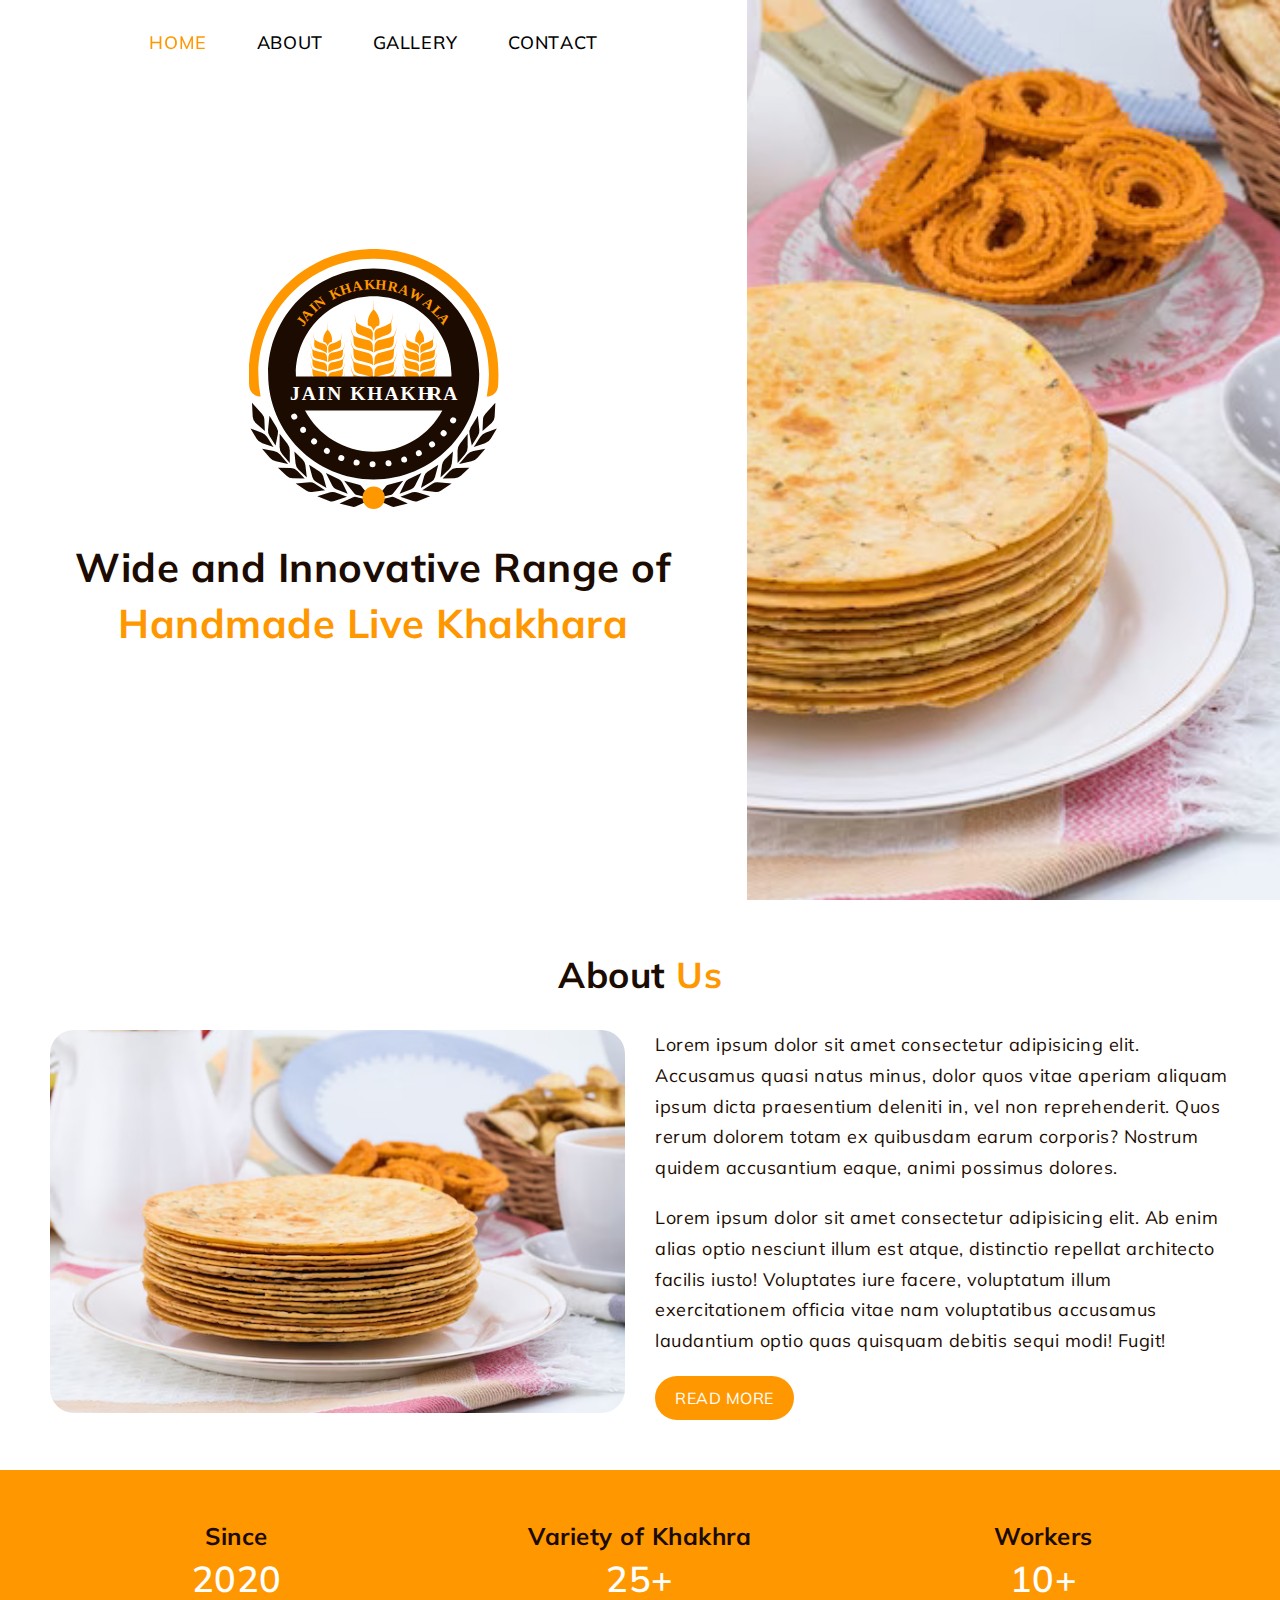
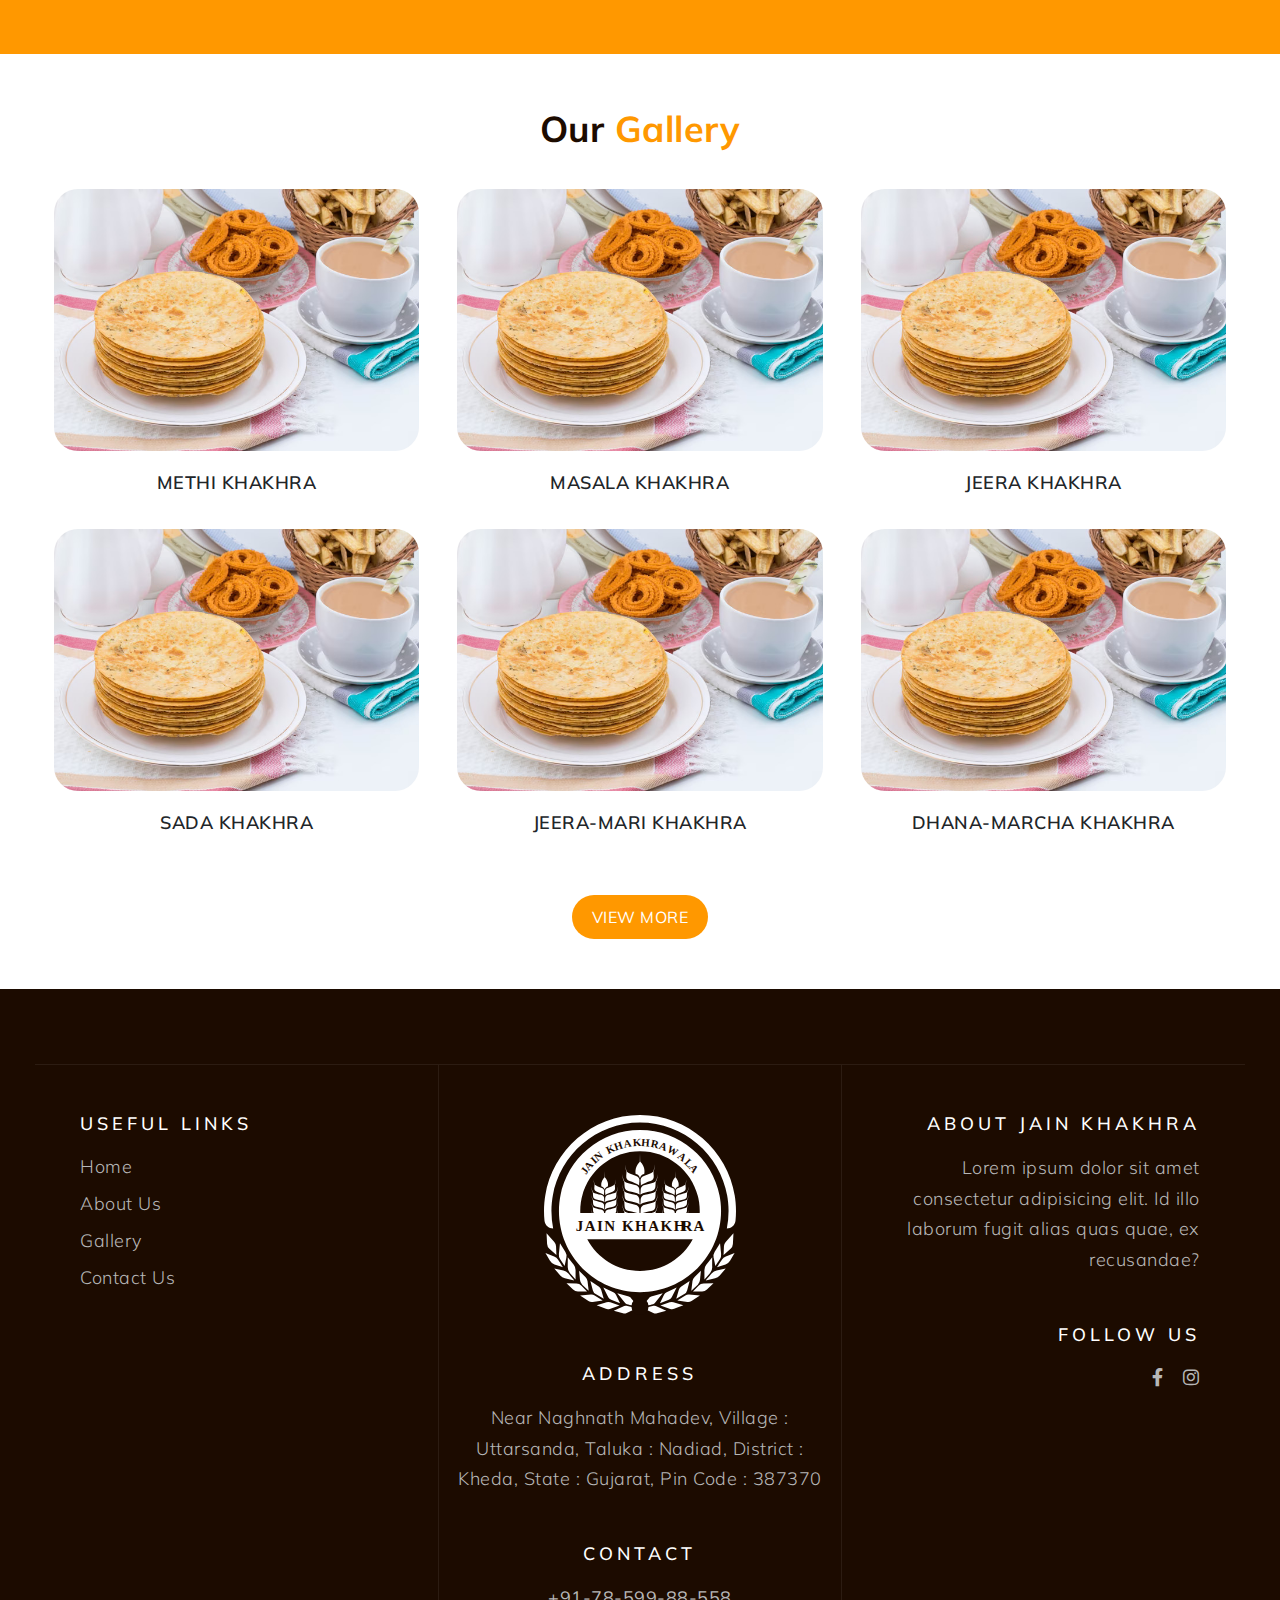
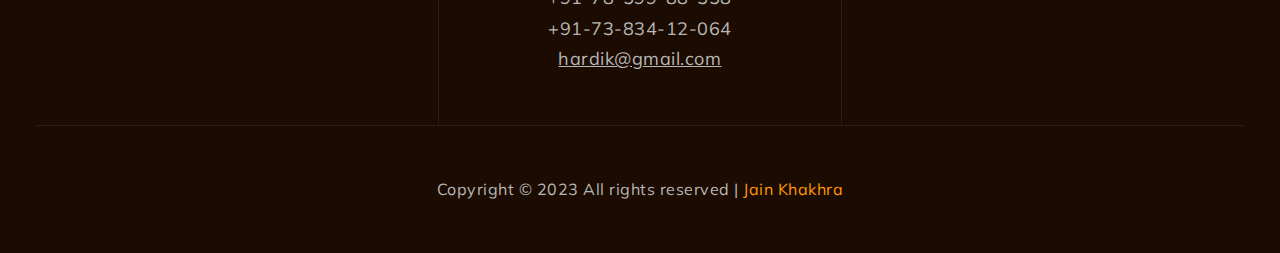
==== index.html @ f65eab23 "Add files via upload" ====
<!DOCTYPE html>
<html lang="en">
<head>
	<meta charset="UTF-8" />
	<meta name="description" content="">
	<meta name="viewport" content="width=device-width, initial-scale=1.0, user-scalable=no">
	<meta name="author" content="" />
	<title>Jain Khakhra</title>
	<!-- Favicon Icon -->
	<link rel="shortcut icon" href="images/favicon.ico" type="image/x-icon" />
  <link rel="icon" href="images/favicon.ico" type="image/x-icon" />
  <!-- Font Awesome Icon -->
  <link rel="stylesheet" href="css/all.min.css" type="text/css" />
	<!-- Bootstrap-5.3.0 Minified CSS -->
  <link rel="stylesheet" href="css/bootstrap.min.css" type="text/css" />
  <!-- FancyBox CSS -->
  <link rel="stylesheet" href="css/fancybox.min.css" type="text/css" />
	<!-- Style CSS -->
  <link rel="stylesheet" href="css/style.css" type="text/css" />
	<!-- Media CSS -->
	<link rel="stylesheet" href="css/media.css" type="text/css" />
</head>
<body>
  <!-- Desktop Menu Section Starts -->
  <div class="container-fluid bg-menu-desktop">
    <div class="row">
      <div class="col-12">
        <ul class="menu-listing-desktop d-flex justify-content-center">
          <li class="active">
            <a href="index.html">
              <span class="menu-desktop">
                <span class="first-word" data-hover="Ho">Ho</span>
                <span class="second-word" data-hover="me">me</span>
              </span>
            </a>
          </li>
          <li>
            <a href="about.html">
              <span class="menu-desktop">
                <span class="first-word" data-hover="Abo">Abo</span>
                <span class="second-word" data-hover="ut">ut</span>
              </span>
            </a>
          </li>
          <li>
            <a href="gallery.html">
              <span class="menu-desktop">
                <span class="first-word" data-hover="Gall">Gall</span>
                <span class="second-word" data-hover="ery">ery</span>
              </span>
            </a>
          </li>
          <li>
            <a href="contact.html">
              <span class="menu-desktop">
                <span class="first-word" data-hover="Cont">Cont</span>
                <span class="second-word" data-hover="act">act</span>
              </span>
            </a>
          </li>
        </ul>
      </div>
    </div>
  </div>
  <!-- Desktop Menu Section Ends -->
  <!-- Banner Section Starts -->
  <div class="container-fluid bg-banner">
    <div class="row">
      <div class="col-12 col-sm-12 col-md-12 col-lg-7 col-xl-7 col-xxl-7">
        <div class="box-banner-info">
          <div class="banner-info">
            <div class="banner-logo">
              <a href="index.html">
                <img src="images/logo.svg" class="img-fluid" alt="">
              </a>
            </div>
            <div class="banner-page-name">
              <h1>Wide and Innovative Range of <span>Handmade Live Khakhara</span></h1>
            </div>
          </div>
        </div>
      </div>
      <div class="col-12 col-sm-12 col-md-12 col-lg-5 col-xl-5 col-xxl-5">
        <div class="box-banner-image"></div>
      </div>
    </div>
  </div>
  <!-- Banner Section Ends -->
  <!-- About Us Section Starts -->
  <div class="container-fluid bg-about-us">
    <div class="row">
      <div class="col-12">
        <section class="section-heading text-center">
          <h2>About <span>Us</span></h2>
        </section>
      </div>
    </div>
    <div class="row align-items-lg-start align-items-xl-start align-items-xxl-center">
      <div class="col-12 col-sm-12 col-md-12 col-lg-6 col-xl-6 col-xxl-6">
        <div class="about-image">
          <img src="images/about-1.jpg" class="img-fluid" alt="">
        </div>
      </div>
      <div class="col-12 col-sm-12 col-md-12 col-lg-6 col-xl-6 col-xxl-6">
        <div class="about-info">
          <p>Lorem ipsum dolor sit amet consectetur adipisicing elit. Accusamus quasi natus minus, dolor quos vitae aperiam aliquam ipsum dicta praesentium deleniti in, vel non reprehenderit. Quos rerum dolorem totam ex quibusdam earum corporis? Nostrum quidem accusantium eaque, animi possimus dolores.</p>
          <p>Lorem ipsum dolor sit amet consectetur adipisicing elit. Ab enim alias optio nesciunt illum est atque, distinctio repellat architecto facilis iusto! Voluptates iure facere, voluptatum illum exercitationem officia vitae nam voluptatibus accusamus laudantium optio quas quisquam debitis sequi modi! Fugit!</p>
          <div class="read-more">
            <a href="about.html">Read More</a>
          </div>
        </div>
      </div>
    </div>
  </div>
  <!-- About Us Section Ends -->
  <!-- Counter Section Starts -->
  <div class="container-fluid bg-counter">
    <div class="row">
      <div class="col-12 col-sm-3 col-md-3 col-lg-4 col-xl-4 col-xxl-4">
        <div class="box-counter text-center">
          <div class="counter-name">
            <span>Since</span>
          </div>
          <h2>2020</h2>
        </div>
      </div>
      <div class="col-12 col-sm-6 col-md-6 col-lg-4 col-xl-4 col-xxl-4">
        <div class="box-counter text-center">
          <div class="counter-name">
            <span>Variety of Khakhra</span>
          </div>
          <h2>25+</h2>
        </div>
      </div>
      <div class="col-12 col-sm-3 col-md-3 col-lg-4 col-xl-4 col-xxl-4">
        <div class="box-counter text-center">
          <div class="counter-name">
            <span>Workers</span>
          </div>
          <h2>10+</h2>
        </div>
      </div>
    </div>
  </div>
  <!-- Counter Section Ends -->
  <!-- Gallery Section Starts -->
  <div class="container-fluid bg-gallery">
    <div class="row">
      <div class="col-12">
        <section class="section-heading text-center">
          <h2>Our <span>Gallery</span></h2>
        </section>
      </div>
    </div>
    <div class="row">
      <div class="col-12 col-sm-6 col-md-6 col-lg-4 col-xl-4 col-xxl-4">
        <div class="box-gallery">
          <a data-fancybox="images" href="images/gallery-1.jpg">
            <img src="images/gallery-1.jpg" class="img-fluid" alt="" />
            <div class="box-gallery-heading text-center">
              <h3>Methi</h3>
            </div>
          </a>
          <div class="gallery-heading text-center">
            <h4>Methi Khakhra</h4>
          </div>
        </div>
      </div>
      <div class="col-12 col-sm-6 col-md-6 col-lg-4 col-xl-4 col-xxl-4">
        <div class="box-gallery">
          <a data-fancybox="images" href="images/gallery-1.jpg">
            <img src="images/gallery-1.jpg" class="img-fluid" alt="" />
            <div class="box-gallery-heading text-center">
              <h3>Masala</h3>
            </div>
          </a>
          <div class="gallery-heading text-center">
            <h4>Masala Khakhra</h4>
          </div>
        </div>
      </div>
      <div class="col-12 col-sm-6 col-md-6 col-lg-4 col-xl-4 col-xxl-4">
        <div class="box-gallery">
          <a data-fancybox="images" href="images/gallery-1.jpg">
            <img src="images/gallery-1.jpg" class="img-fluid" alt="" />
            <div class="box-gallery-heading text-center">
              <h3>Jeera</h3>
            </div>
          </a>
          <div class="gallery-heading text-center">
            <h4>Jeera Khakhra</h4>
          </div>
        </div>
      </div>
      <div class="col-12 col-sm-6 col-md-6 col-lg-4 col-xl-4 col-xxl-4">
        <div class="box-gallery">
          <a data-fancybox="images" href="images/gallery-1.jpg">
            <img src="images/gallery-1.jpg" class="img-fluid" alt="" />
            <div class="box-gallery-heading text-center">
              <h3>Sada</h3>
            </div>
          </a>
          <div class="gallery-heading text-center">
            <h4>Sada Khakhra</h4>
          </div>
        </div>
      </div>
      <div class="col-12 col-sm-6 col-md-6 col-lg-4 col-xl-4 col-xxl-4">
        <div class="box-gallery">
          <a data-fancybox="images" href="images/gallery-1.jpg">
            <img src="images/gallery-1.jpg" class="img-fluid" alt="" />
            <div class="box-gallery-heading text-center">
              <h3>Jeera-Mari</h3>
            </div>
          </a>
          <div class="gallery-heading text-center">
            <h4>Jeera-Mari Khakhra</h4>
          </div>
        </div>
      </div>
      <div class="col-12 col-sm-6 col-md-6 col-lg-4 col-xl-4 col-xxl-4">
        <div class="box-gallery">
          <a data-fancybox="images" href="images/gallery-1.jpg">
            <img src="images/gallery-1.jpg" class="img-fluid" alt="" />
            <div class="box-gallery-heading text-center">
              <h3>Dhana-Marcha</h3>
            </div>
          </a>
          <div class="gallery-heading text-center">
            <h4>Dhana-Marcha Khakhra</h4>
          </div>
        </div>
      </div>
    </div>
    <div class="row">
      <div class="col-12">
        <div class="read-more view-more-gallery text-center">
          <a href="gallery.html">View More</a>
        </div>
      </div>
    </div>
  </div>
  <!-- Gallery Section Ends -->
  <!-- Footer Section Starts -->
  <div class="container-fluid bg-footer">
    <div class="row footer-row-border-top-bottom">
      <div class="col-12 col-sm-12 col-md-4 col-lg-4 col-xl-4 col-xxl-4">
        <div class="row">
          <div class="col-12">
            <div class="footer-heading footer-useful-links-heading">
              <h4>Useful Links</h4>
            </div>
          </div>
        </div>
        <div class="row">
          <div class="col-12">
            <ul class="quick-links-listing">
              <li><a href="index.html">Home</a></li>
              <li><a href="about.html">About Us</a></li>
              <li><a href="gallery.html">Gallery</a></li>
              <li><a href="contact.html">Contact Us</a></li>
            </ul>
          </div>
        </div>
      </div>
      <div class="col-12 col-sm-12 col-md-4 col-lg-4 col-xl-4 col-xxl-4 footer-middle-border-lr">
        <div class="row">
          <div class="col-12">
            <div class="footer-logo text-center">
              <a href="index.html">
                <img src="images/logo-white.svg" class="img-fluid" alt="">
              </a>
            </div>
            <div class="footer-heading">
              <h4>Address</h3>
            </div>
            <div class="footer-contact-address">
              <address>
                <p>Near Naghnath Mahadev, <span>Village : Uttarsanda,</span> <span>Taluka : Nadiad,</span> <span>District : Kheda,</span> <span>State : Gujarat,</span> <span>Pin Code : 387370</span></p>
              </address>
            </div>
            <div class="footer-heading">
              <h4>Contact</h3>
            </div>
            <div class="footer-mob-email">
              <p><a href="tel:+917859988558">+91-78-599-88-558</a></p>
              <p><a href="tel:+917383412064">+91-73-834-12-064</a></p>
              <p><a href="mailto:hardik@gmail.com">hardik@gmail.com</a></p>
            </div>
          </div>
        </div>
      </div>
      <div class="col-12 col-sm-12 col-md-4 col-lg-4 col-xl-4 col-xxl-4">
        <div class="row">
          <div class="col-12">
            <div class="footer-heading footer-heading-about">
              <h4>About Jain Khakhra</h4>
            </div>
          </div>
        </div>
        <div class="footer-about-desc">
          <p>Lorem ipsum dolor sit amet consectetur adipisicing elit. Id illo laborum fugit alias quas quae, ex recusandae?</p>
        </div>
        <div class="row">
          <div class="col-12">
            <div class="footer-heading footer-heading-follow-us">
              <h4>Follow Us</h4>
            </div>
          </div>
        </div>
        <ul class="footer-social-links-listing">
          <li><a href="" target="_blank"><i class="fab fa-facebook-f" aria-hidden="true"></i></a></li>
          <li><a href="" target="_blank"><i class="fab fa-instagram" aria-hidden="true"></i></a></li>
        </ul>
      </div>
    </div>
    <div class="row">
      <div class="col-12">
        <div class="copyright-info">
          <p>Copyright © 2023 All rights reserved | <span>Jain Khakhra</span></p>
        </div>
      </div>
    </div>
  </div>
  <!-- Footer Section Ends -->
  <!-- jQuery-3.6.4 Minified JS -->
  <script src="js/jquery-3.6.4.min.js"></script>
  <!-- FancyBox Minified Js -->
  <script src="js/fancybox.min.js"></script>
  <!-- Index JS -->
  <script src="js/index.js"></script>
  <!-- Main JS -->
  <script src="js/main.js"></script>
</body>
</html>
---- css/style.css ----
/*------- Font Family Starts -------*/

@font-face { font-family: "Mulish-Light"; src: url("../fonts/Mulish-Light.ttf"); }
@font-face { font-family: "Mulish-Regular"; src: url("../fonts/Mulish-Regular.ttf"); }@font-face { font-family: "Mulish-Medium"; src: url("../fonts/Mulish-Medium.ttf"); }
@font-face { font-family: "Mulish-SemiBold"; src: url("../fonts/Mulish-SemiBold.ttf"); }
@font-face { font-family: "Mulish-Bold"; src: url("../fonts/Mulish-Bold.ttf"); }

/*------- Font Family Ends -------*/

/*------- Root CSS Starts -------*/

:root {
  --primary-color: #1c0b00;
  --secondary-color: #ff9800;
  --white: #ffffff;
  --black: #000000;
  --color-1: #b7b7b7;
}

/*------- Root CSS Ends -------*/

/*------- Reset CSS Starts -------*/

html { font-size: 10px; letter-spacing: 0.5px; -webkit-user-select: none; -ms-user-select: none; user-select: none; }
h1,
h2,
h3,
h4,
h5,
h6,
p,
ul,
address { margin: 0; padding: 0; }
li { list-style: none; }
a,
a:hover,
a:focus { outline: 0; text-decoration: none; -webkit-transition: 0.5s ease; -moz-transition: 0.5s ease; -ms-transition: 0.5s ease; -o-transition: 0.5s ease; transition: 0.5s ease; }

/*------- Reset CSS Ends -------*/

/*------- Common CSS Starts -------*/

.container-fluid { padding: 50px; }
.container-fluid > .row { margin: 0 -15px; }
.container-fluid > .row > [class^=col] { padding: 0 15px; }
.section-heading > h2 { color: var(--primary-color); font: 3.6rem/1.4 "Mulish-Bold"; margin-bottom: 30px; }
.section-heading > h2 > span { color: var(--secondary-color); }
p { color: var(--primary-color); font: 1.8rem/1.7 "Mulish-Regular"; }
.read-more > a { background-color: var(--secondary-color); -webkit-border-radius: 30px; -moz-border-radius: 30px; -ms-border-radius: 30px; -o-border-radius: 30px; border-radius: 30px; color: var(--white); display: inline-block; font: 1.6rem/1.5 "Mulish-Regular"; padding: 10px 20px; text-align: center; text-transform: uppercase; }
.read-more > a:hover { background-color: var(--primary-color); color: var(--white); }

/*------- Common CSS Ends -------*/

/*------- Home Page Starts -------*/

  /*------- Mobile Logo and Burger Menu Section Starts -------*/



	/*------- Mobile Logo and Burger Menu Section Ends -------*/

  /*------- Desktop Menu Section Starts -------*/

.bg-menu-desktop { display: block; left: 0; padding: 25px 50px; position: absolute; top: 0; width: 58.33333333%; z-index: 2; }
.menu-listing-desktop > li { display: inline-block; margin-right: 50px; position: relative; -webkit-transition: 0.5s ease; -moz-transition: 0.5s ease; -ms-transition: 0.5s ease; -o-transition: 0.5s ease; transition: 0.5s ease; }
.menu-listing-desktop > li:last-child { margin-right: 0; }
.menu-listing-desktop > li > a { color: #000; display: block; font: 1.8rem/1.4 "Mulish-Medium"; overflow: hidden; padding: 5px 0; text-transform: uppercase; }
.menu-listing-desktop > li > a .first-word,
.menu-listing-desktop > li > a .second-word { display: inline-block; position: relative; -webkit-transition: 0.5s ease; -moz-transition: 0.5s ease; -ms-transition: 0.5s ease; -o-transition: 0.5s ease; transition: 0.5s ease; }
.menu-listing-desktop > li > a .second-word { margin-left: -5px; }
.menu-listing-desktop > li > a .first-word::before,
.menu-listing-desktop > li > a .second-word::before { content: attr(data-hover); position: absolute; }
.menu-listing-desktop > li > a .first-word::before { color: var(--secondary-color); top: 160%; }
.menu-listing-desktop > li > a .second-word::before { bottom: 160%; color: var(--secondary-color); }
.menu-listing-desktop > li.active > a .first-word,
.menu-listing-desktop > li > a:hover .first-word { -webkit-transform: translate3d(0, -160%, 0); -moz-transform: translate3d(0, -160%, 0); -ms-transform: translate3d(0, -160%, 0); -o-transform: translate3d(0, -160%, 0); transform: translate3d(0, -160%, 0); }
.menu-listing-desktop > li.active > a .second-word,
.menu-listing-desktop > li > a:hover .second-word { -webkit-transform: translate3d(0, 160%, 0); -moz-transform: translate3d(0, 160%, 0); -ms-transform: translate3d(0, 160%, 0); -o-transform: translate3d(0, 160%, 0); transform: translate3d(0, 160%, 0); }

	/*------- Desktop Menu Section Ends -------*/

  /*------- Banner Section Starts -------*/

.bg-banner { height: 100vh; padding: 0; position: relative; z-index: 1; }
.bg-banner > .row { margin: 0; }
.bg-banner > .row > [class^=col] { padding: 0; }
.box-banner-image { background: url("../images/gallery-1.jpg") no-repeat top/cover; height: 100vh; }
.box-banner-info { height: 100vh; position: relative; z-index: 1; }
.banner-info { left: 50%; position: absolute; text-align: center; top: 50%; -webkit-transform: translate(-50%,-50%); -moz-transform: translate(-50%,-50%); -ms-transform: translate(-50%,-50%); -o-transform: translate(-50%,-50%); transform: translate(-50%,-50%); width: 100%; z-index: 1; }
.banner-logo > a { display: inline-block; margin-bottom: 30px; }
.banner-logo > a > img { width: 250px; }
.banner-page-name > h1 { color: var(--primary-color); font: 4rem/1.4 "Mulish-Bold"; text-align: center; }
.banner-page-name > h1 > span { color: var(--secondary-color); display: block; }

  /*------- Banner Section Ends -------*/

  /*------- About Us Section Starts -------*/

.about-image > img { -webkit-border-radius: 24px; -moz-border-radius: 24px; -ms-border-radius: 24px; -o-border-radius: 24px; border-radius: 24px; width: 100%; }
.about-info > p { margin-bottom: 20px; }

  /*------- About Us Section Ends -------*/

  /*------- Counter Section Starts -------*/

.bg-counter { background-color: var(--secondary-color); }
.counter-name > span { color: var(--primary-color); display: block; font: 2.4rem/1.4 "Mulish-Bold"; margin-bottom: 0px; }
.box-counter > h2 { color: var(--white); font: 3.6rem/1.4 "Mulish-SemiBold"; }

  /*------- Counter Section Ends -------*/

  /*------- Gallery Section Starts -------*/

.box-gallery { margin-bottom: 30px; }
a[data-fancybox="images"] { border: 4px solid transparent; -webkit-border-radius: 24px; -moz-border-radius: 24px; -ms-border-radius: 24px; -o-border-radius: 24px; border-radius: 24px; display: block; margin-bottom: 15px; overflow: hidden; position: relative; z-index: 1; }
a[data-fancybox="images"]:hover { border: 4px solid var(--primary-color); }
a[data-fancybox="images"]::before {
  background-color: rgb(28 11 0 / 90%);
  -webkit-border-radius: 24px;
  -moz-border-radius: 24px;
  -ms-border-radius: 24px;
  -o-border-radius: 24px;
  border-radius: 24px;
  content: "";
  display: block;
  height: 80%;
  left: 50%;
  opacity: 0;
  position: absolute;
  top: 50%;
  -webkit-transform: translate(-50%,-50%) scale(1.25);
  -moz-transform: translate(-50%,-50%) scale(1.25);
  -ms-transform: translate(-50%,-50%) scale(1.25);
  -o-transform: translate(-50%,-50%) scale(1.25);
  transform: translate(-50%,-50%) scale(1.25);
  -webkit-transition: 0.5s ease;
  -moz-transition: 0.5s ease;
  -ms-transition: 0.5s ease;
  -o-transition: 0.5s ease;
  transition: 0.5s ease;
  visibility: hidden;
  width: 80%;
  z-index: 1;
}
a[data-fancybox="images"]:hover::before {
  opacity: 1;
  -webkit-transform: translate(-50%,-50%) scale(1);
  -moz-transform: translate(-50%,-50%) scale(1);
  -ms-transform: translate(-50%,-50%) scale(1);
  -o-transform: translate(-50%,-50%) scale(1);
  transform: translate(-50%,-50%) scale(1);
  visibility: visible;
}
a[data-fancybox="images"] > img { width: 100%; }
a[data-fancybox="images"] > img,
.fancybox-image { -webkit-border-radius: 24px; -moz-border-radius: 24px; -ms-border-radius: 24px; -o-border-radius: 24px; border-radius: 24px; -webkit-transition: 0.5s ease; -moz-transition: 0.5s ease; -ms-transition: 0.5s ease; -o-transition: 0.5s ease; transition: 0.5s ease; }
a[data-fancybox="images"]:hover > img { -webkit-transform: scale(1.3) rotate(7deg); -moz-transform: scale(1.3) rotate(7deg); -ms-transform: scale(1.3) rotate(7deg); -o-transform: scale(1.3) rotate(7deg); transform: scale(1.3) rotate(7deg); }
.box-gallery-heading { left: 50%; opacity: 0; position: absolute; top: 50%; -webkit-transform: translate(-50%,-50%) scale(0.7); -moz-transform: translate(-50%,-50%) scale(0.7); -ms-transform: translate(-50%,-50%) scale(0.7); -o-transform: translate(-50%,-50%) scale(0.7); transform: translate(-50%,-50%) scale(0.7); -webkit-transition: 0.5s ease; -moz-transition: 0.5s ease; -ms-transition: 0.5s ease; -o-transition: 0.5s ease; transition: 0.5s ease; visibility: hidden; width: 100%; z-index: 1; }
.box-gallery-heading > h3 { color: var(--white); font: 2.4rem/1.4 "Mulish-SemiBold"; text-transform: uppercase; }
a[data-fancybox="images"]:hover > .box-gallery-heading { opacity: 1; -webkit-transform: translate(-50%,-50%) scale(1); -moz-transform: translate(-50%,-50%) scale(1); -ms-transform: translate(-50%,-50%) scale(1); -o-transform: translate(-50%,-50%) scale(1); transform: translate(-50%,-50%) scale(1); visibility: visible; }
.gallery-heading > h4 { font: 1.8rem/1.4 "Mulish-SemiBold"; text-transform: uppercase; }
.view-more-gallery { margin-top: 30px; }

  /*------- Gallery Section Ends -------*/

  /*------- Footer Section Starts -------*/

.bg-footer { background-color: var(--primary-color); padding-bottom: 50px; padding-top: 75px; }
.footer-row-border-top-bottom { border-bottom: 1px solid #ffffff12; border-top: 1px solid #ffffff12; }
.footer-heading > h4 { color: var(--white); font: 1.8rem/1 "Mulish-Medium"; letter-spacing: 4px; margin: 50px 0 20px; text-align: center; text-transform: uppercase; }
.footer-heading-about > h4 { text-align: right; }
.footer-useful-links-heading,
.quick-links-listing { padding-left: 30px; }
.footer-useful-links-heading > h4 { text-align: left; }
.quick-links-listing > li { display: block; margin-bottom: 10px; }
.quick-links-listing > li:last-child { margin-bottom: 0; }
.quick-links-listing > li > a { color: var(--color-1); font: 1.8rem/1.5 "Mulish-Light"; }
.quick-links-listing > li > a:hover { color: var(--secondary-color); }
.footer-middle-border-lr { border-left: 1px solid #ffffff12; border-right: 1px solid #ffffff12; }
.footer-logo { margin: 50px 0 30px; }
.footer-logo > a { display: inline-block; }
.footer-logo > a > img { height: 200px; }
.footer-contact-address { margin-bottom: 30px; }
.footer-contact-address > address > p { color: var(--color-1); font-family: "Mulish-Light"; text-align: center; }
.footer-mob-email { margin-bottom: 50px; }
.footer-mob-email > p { text-align: center; }
.footer-mob-email > p > a { color: var(--color-1); }
.footer-mob-email > p:last-child > a { text-decoration: underline; }
.footer-mob-email > p > a:hover { color: var(--secondary-color); }
.footer-heading-about,
.footer-heading-follow-us { padding-right: 30px; text-align: right; }
.footer-heading-follow-us { margin-top: 0; }
.footer-heading-follow-us > h4 { text-align: right; }
.footer-about-desc,
.footer-social-links-listing { padding-right: 30px; }
.footer-about-desc > p { color: var(--color-1); font-family: "Mulish-Light"; text-align: right; }
.footer-social-links-listing { display: -webkit-box; display: -webkit-flex; display: -ms-flexbox; display: flex; justify-content: flex-end; }
.footer-social-links-listing > li { display: inline-block; margin-right: 20px; }
.footer-social-links-listing > li:last-child { margin-right: 0; }
.footer-social-links-listing > li > a { color: var(--color-1); font-size: 1.8rem; }
.footer-social-links-listing > li > a > i { -webkit-transition: 0.5s ease; -moz-transition: 0.5s ease; -ms-transition: 0.5s ease; -o-transition: 0.5s ease; transition: 0.5s ease; }
.footer-social-links-listing > li > a:hover > i { color: var(--secondary-color); }
.footer-social-links-listing > li > a:hover > i { -webkit-transform: scale(1.25); -moz-transform: scale(1.25); -ms-transform: scale(1.25); -o-transform: scale(1.25); transform: scale(1.25); }
.copyright-info > p { color: var(--color-1); font-size: 1.6rem; margin-top: 50px; text-align: center; }
.copyright-info > p > span { color: var(--secondary-color); }

  /*------- Footer Section Ends -------*/

/*------- Home Page Ends -------*/

/*------- About Us Page Ends -------*/

  /*------- About Us Section Starts -------*/

.about-info-ap > p:last-child { margin-bottom: 0; }

  /*------- About Us Section Ends -------*/

/*------- About Us Page Ends -------*/

/*------- Gallery Page Ends -------*/

  /*------- Gallery Section Starts -------*/

.bg-gallery-gp { padding: 50px 50px 20px; }
.gallery-listing { display: -webkit-box; display: -webkit-flex; display: -ms-flexbox; display: flex; flex-wrap: wrap; justify-content: center; margin-bottom: 30px; }
.gallery-listing > li { border: 2px solid var(--primary-color); -webkit-border-radius: 26px; -moz-border-radius: 26px; -ms-border-radius: 26px; -o-border-radius: 26px; border-radius: 26px; color: var(--primary-color); cursor: pointer; font: 1.8rem/1.5 "Mulish-SemiBold"; margin-right: 15px; padding: 10px 25px; text-align: center; -webkit-transition: 0.5s ease; -moz-transition: 0.5s ease; -ms-transition: 0.5s ease; -o-transition: 0.5s ease; transition: 0.5s ease; }
.gallery-listing > li:last-child { margin-right: 0; }
.gallery-listing > li.active,
.gallery-listing > li:hover { background-color: var(--primary-color); color: var(--white); }

  /*------- Gallery Section Ends -------*/

/*------- Gallery Page Ends -------*/
---- css/media.css ----
@media only screen and (min-width: 320px) and (max-width: 575px) {

/*------- Common CSS Starts -------*/

.container-fluid { padding: 20px 15px; }
.section-heading > h2 { font-size: 2.7rem; margin-bottom: 20px; }
p { font-size: 1.6rem; text-align: justify; }

/*------- Common CSS Ends -------*/

/*------- Home Page Starts -------*/

  /*------- Desktop Menu Section Starts -------*/

.bg-menu-desktop { display: none; }

	/*------- Desktop Menu Section Ends -------*/

  /*------- Banner Section Starts -------*/

.bg-banner { padding-bottom: 0; }
.bg-banner,
.box-banner-info { height: auto; }
.banner-info { position: static; -webkit-transform: none; -moz-transform: none; -ms-transform: none; -o-transform: none; transform: none; }
.banner-logo > a { margin-bottom: 20px; }
.banner-logo > a > img { width: 200px; }
.banner-page-name > h1 { font-size: 3rem; margin-bottom: 20px; }
.banner-page-name > h1 > span { display: inline; }
.box-banner-image { -webkit-border-radius: 24px; -moz-border-radius: 24px; -ms-border-radius: 24px; -o-border-radius: 24px; border-radius: 24px; height: 50vh; }

  /*------- Banner Section Ends -------*/

  /*------- About Us Section Starts -------*/

.about-image > img { margin-bottom: 20px; }
.about-info > p { margin-bottom: 15px; }

  /*------- About Us Section Ends -------*/

  /*------- Counter Section Starts -------*/

.bg-counter { padding-bottom: 0; }
.box-counter { margin-bottom: 20px; }
.counter-name > span { font-size: 2rem; }
.box-counter > h2 { font-size: 2.7rem; }

  /*------- Counter Section Ends -------*/

  /*------- Gallery Section Starts -------*/

.box-gallery { margin-bottom: 20px; }
.box-gallery-heading > h3 { font-size: 1.8rem; }
.view-more-gallery { margin-top: 0; }

  /*------- Gallery Section Ends -------*/

  /*------- Footer Section Starts -------*/

.footer-row-border-top-bottom { border-top: 0; }
.footer-middle-border-lr { border-left: 0; border-right: 0; }
.footer-useful-links-heading,
.quick-links-listing { padding-left: 0; }
.footer-heading > h4 { margin-top: 0; text-align: left; }
.footer-logo { margin: 30px 0; }
.footer-contact-address,
.footer-mob-email,
.footer-about-desc > p { margin-bottom: 20px; }
.footer-contact-address > address > p { text-align: left; }
.footer-contact-address > address > p > span { display: block; }
.footer-mob-email > p,
.footer-about-desc > p { text-align: left; }
.footer-heading-about,
.footer-heading-follow-us { padding-right: 0; text-align: center; }
.footer-social-links-listing { justify-content: flex-start; margin-bottom: 20px; }
.copyright-info > p { margin-top: 20px; text-align: center; }

  /*------- Footer Section Ends -------*/

/*------- Home Page Ends -------*/

/*------- Gallery Page Ends -------*/

  /*------- Gallery Section Starts -------*/

.gallery-listing { display: block; margin-bottom: 15px; }
.gallery-listing > li { display: block; margin: 0 15px 15px 0; padding: 7px 25px; }
.grid-item { width: 100%; }

  /*------- Gallery Section Ends -------*/

/*------- Gallery Page Ends -------*/

}

@media only screen and (min-width: 576px) and (max-width: 767px) {

/*------- Common CSS Starts -------*/

.container-fluid { padding: 20px 15px; }
.section-heading > h2 { font-size: 2.7rem; margin-bottom: 20px; }
p { font-size: 1.6rem; text-align: justify; }

/*------- Common CSS Ends -------*/

/*------- Home Page Starts -------*/

  /*------- Desktop Menu Section Starts -------*/

.bg-menu-desktop { display: none; }

	/*------- Desktop Menu Section Ends -------*/

  /*------- Banner Section Starts -------*/

.bg-banner { padding-bottom: 0; }
.bg-banner,
.box-banner-info { height: auto; }
.banner-info { position: static; -webkit-transform: none; -moz-transform: none; -ms-transform: none; -o-transform: none; transform: none; }
.banner-logo > a { margin-bottom: 20px; }
.banner-logo > a > img { width: 200px; }
.banner-page-name > h1 { font-size: 3rem; margin-bottom: 20px; }
.banner-page-name > h1 > span { display: inline; }
.box-banner-image { -webkit-border-radius: 24px; -moz-border-radius: 24px; -ms-border-radius: 24px; -o-border-radius: 24px; border-radius: 24px; height: 50vh; }

  /*------- Banner Section Ends -------*/

  /*------- About Us Section Starts -------*/

.about-image > img { margin-bottom: 20px; }
.about-info > p { margin-bottom: 15px; }

  /*------- About Us Section Ends -------*/

  /*------- Counter Section Starts -------*/

.bg-counter { padding-bottom: 0; }
.box-counter { margin-bottom: 20px; }
.counter-name > span { font-size: 2rem; }
.box-counter > h2 { font-size: 2.7rem; }

  /*------- Counter Section Ends -------*/

  /*------- Gallery Section Starts -------*/

.box-gallery { margin-bottom: 20px; }
.box-gallery-heading > h3 { font-size: 1.8rem; }
.view-more-gallery { margin-top: 0; }

  /*------- Gallery Section Ends -------*/

  /*------- Footer Section Starts -------*/

.footer-row-border-top-bottom { border-top: 0; }
.footer-middle-border-lr { border-left: 0; border-right: 0; }
.footer-useful-links-heading,
.quick-links-listing { padding-left: 0; }
.footer-heading > h4 { margin-top: 0; text-align: left; }
.footer-logo { margin: 30px 0; }
.footer-contact-address,
.footer-mob-email,
.footer-about-desc > p { margin-bottom: 20px; }
.footer-contact-address > address > p { text-align: left; }
.footer-contact-address > address > p > span { display: block; }
.footer-mob-email > p,
.footer-about-desc > p { text-align: left; }
.footer-heading-about,
.footer-heading-follow-us { padding-right: 0; text-align: center; }
.footer-social-links-listing { justify-content: flex-start; margin-bottom: 20px; }
.copyright-info > p { margin-top: 20px; text-align: center; }

  /*------- Footer Section Ends -------*/

/*------- Home Page Ends -------*/

/*------- Gallery Page Ends -------*/

  /*------- Gallery Section Starts -------*/

.bg-gallery-gp { padding: 20px 15px 0; }
.gallery-listing { margin-bottom: 15px; }
.gallery-listing > li { display: inline-block; margin: 0 15px 15px 0; padding: 7px 25px; }

  /*------- Gallery Section Ends -------*/

/*------- Gallery Page Ends -------*/

}

@media only screen and (min-width: 768px) and (max-width: 991px) {

/*------- Common CSS Starts -------*/

.container-fluid { padding: 30px; }
.section-heading > h2 { font-size: 3rem; margin-bottom: 30px; }
p { text-align: justify; }

/*------- Common CSS Ends -------*/

/*------- Home Page Starts -------*/

  /*------- Desktop Menu Section Starts -------*/

.bg-menu-desktop { display: none; }

	/*------- Desktop Menu Section Ends -------*/

  /*------- Banner Section Starts -------*/

.bg-banner { padding-bottom: 0; }
.bg-banner,
.box-banner-info { height: auto; }
.banner-info { position: static; -webkit-transform: none; -moz-transform: none; -ms-transform: none; -o-transform: none; transform: none; }
.banner-logo > a > img { width: 200px; }
.banner-page-name > h1 { font-size: 3.6rem; margin-bottom: 30px; }
.banner-page-name > h1 > span { display: inline; }
.box-banner-image { -webkit-border-radius: 24px; -moz-border-radius: 24px; -ms-border-radius: 24px; -o-border-radius: 24px; border-radius: 24px; height: 75vh; }

  /*------- Banner Section Ends -------*/

  /*------- About Us Section Starts -------*/

.about-image > img { margin-bottom: 30px; }

  /*------- About Us Section Ends -------*/

  /*------- Counter Section Starts -------*/

.counter-name > span { font-size: 2.2rem; }
.box-counter > h2 { font-size: 3rem; }

  /*------- Counter Section Ends -------*/

  /*------- Gallery Section Starts -------*/

.box-gallery-heading > h3 { font-size: 2rem; }
.view-more-gallery { margin-top: 0; }

  /*------- Gallery Section Ends -------*/

  /*------- Footer Section Starts -------*/

.bg-footer > .row { margin: 0 -30px; }
.footer-useful-links-heading,
.quick-links-listing { padding-left: 15px; }
.footer-heading > h4 { line-height: 1.6; margin: 30px 0 20px; }
.footer-logo { margin: 30px 0; }
.footer-mob-email { margin-bottom: 30px; }
.footer-heading-about,
.footer-heading-follow-us,
.footer-about-desc,
.footer-social-links-listing { padding-right: 15px; }
.copyright-info > p { margin-top: 30px; }

  /*------- Footer Section Ends -------*/

/*------- Home Page Ends -------*/

/*------- Gallery Page Ends -------*/

  /*------- Gallery Section Starts -------*/

.bg-gallery-gp { padding: 30px 30px 0; }
.gallery-listing { margin-bottom: 15px; }
.gallery-listing > li { display: inline-block; margin: 0 15px 15px 0; padding: 7px 25px; }

  /*------- Gallery Section Ends -------*/

/*------- Gallery Page Ends -------*/

}

@media only screen and (min-width: 992px) and (max-width: 1199px) {

/*------- Common CSS Starts -------*/

.container-fluid { padding: 30px; }
.section-heading > h2 { font-size: 3rem; margin-bottom: 30px; }
p { text-align: justify; }

/*------- Common CSS Ends -------*/

/*------- Home Page Starts -------*/

  /*------- Banner Section Starts -------*/

.bg-banner { padding: 0; }
.banner-logo > a > img { height: 200px; }
.banner-page-name > h1 { font-size: 3.6rem; }

  /*------- Banner Section Ends -------*/

  /*------- About Us Section Starts -------*/

.about-image > img { margin-bottom: 30px; }

  /*------- About Us Section Ends -------*/

  /*------- Counter Section Starts -------*/

.counter-name > span { font-size: 2.2rem; }
.box-counter > h2 { font-size: 3rem; }

  /*------- Counter Section Ends -------*/

  /*------- Gallery Section Starts -------*/

.box-gallery-heading > h3 { font-size: 2rem; }
.view-more-gallery { margin-top: 0; }

  /*------- Gallery Section Ends -------*/

  /*------- Footer Section Starts -------*/

.bg-footer > .row { margin: 0 -30px; }
.footer-useful-links-heading,
.quick-links-listing { padding-left: 15px; }
.footer-heading > h4 { line-height: 1.6; margin: 30px 0 20px; }
.footer-logo { margin: 30px 0; }
.footer-mob-email { margin-bottom: 30px; }
.footer-heading-about,
.footer-heading-follow-us,
.footer-about-desc,
.footer-social-links-listing { padding-right: 15px; }
.copyright-info > p { margin-top: 30px; }

  /*------- Footer Section Ends -------*/

/*------- Home Page Ends -------*/

/*------- Gallery Page Ends -------*/

  /*------- Gallery Section Starts -------*/

.bg-gallery-gp { padding: 30px 30px 0; }
.gallery-listing { margin-bottom: 15px; }
.gallery-listing > li { display: inline-block; margin: 0 15px 15px 0; padding: 7px 25px; }

  /*------- Gallery Section Ends -------*/

/*------- Gallery Page Ends -------*/

}
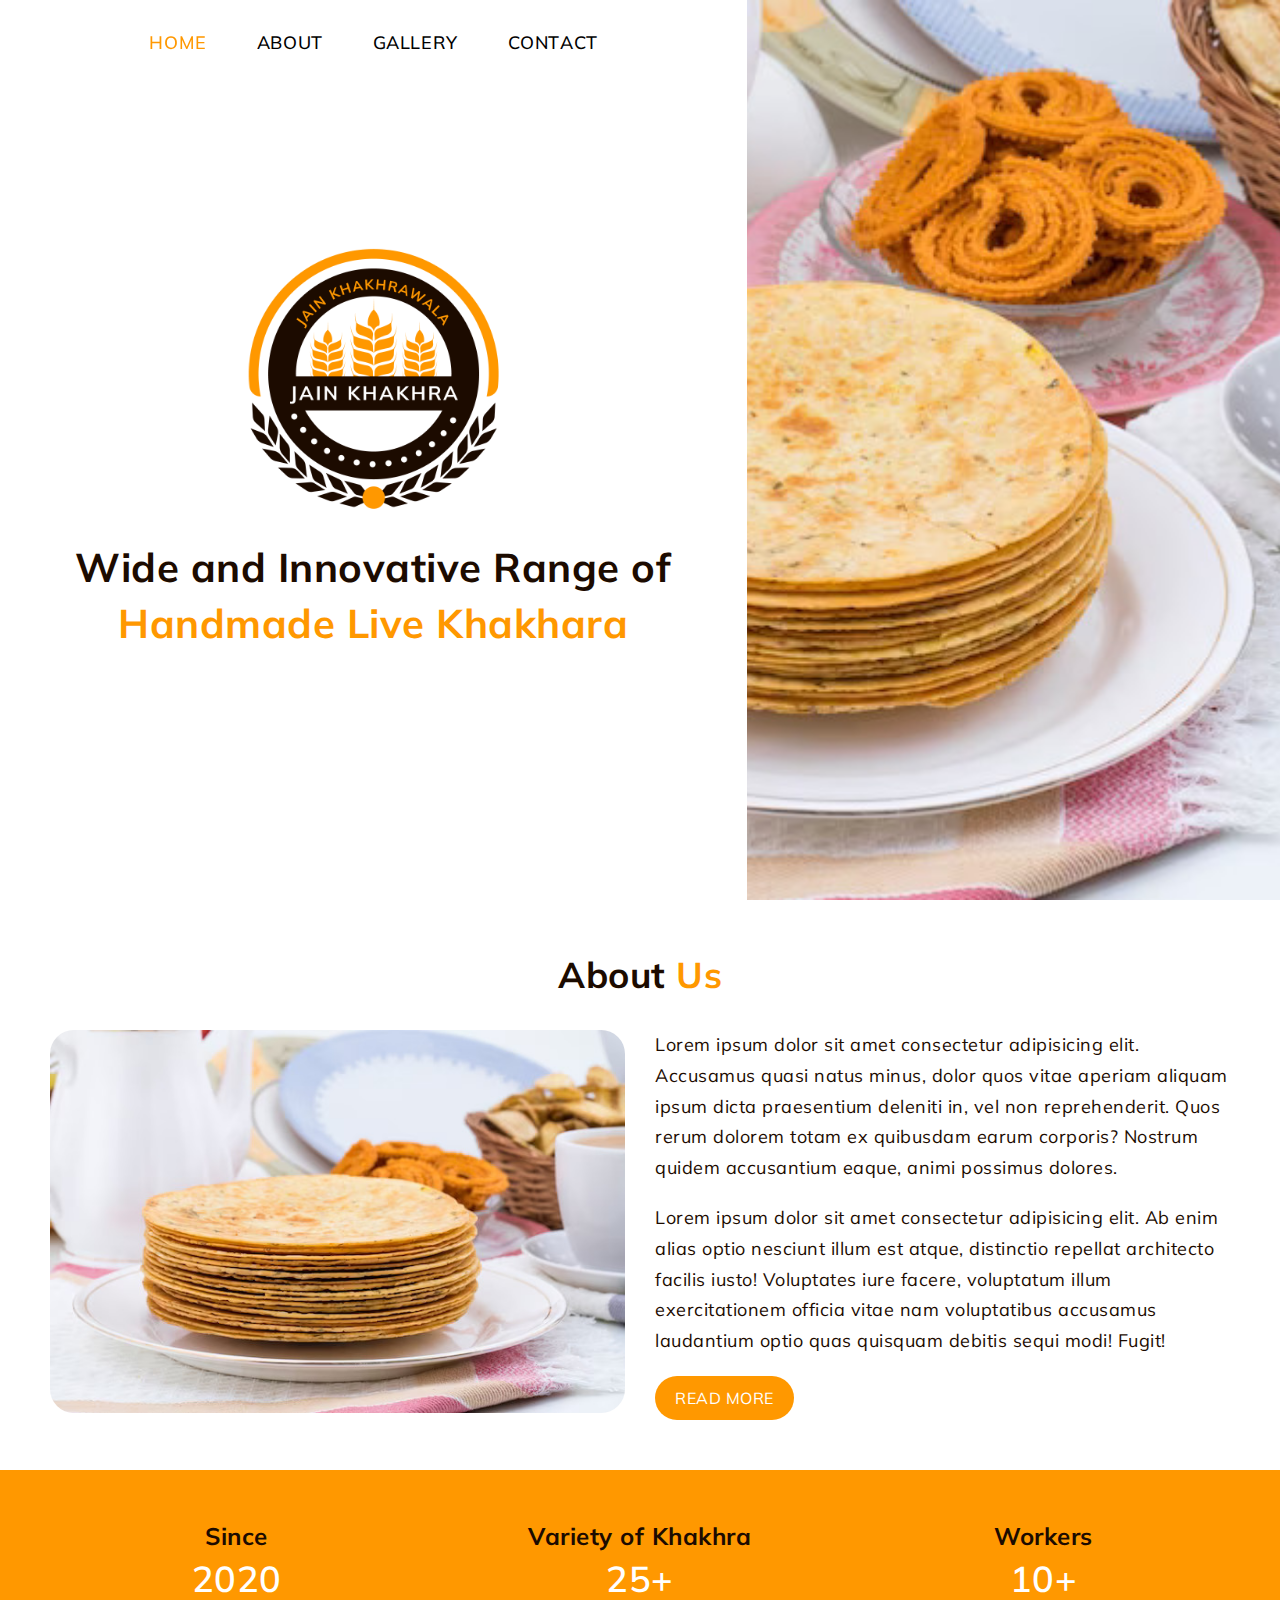
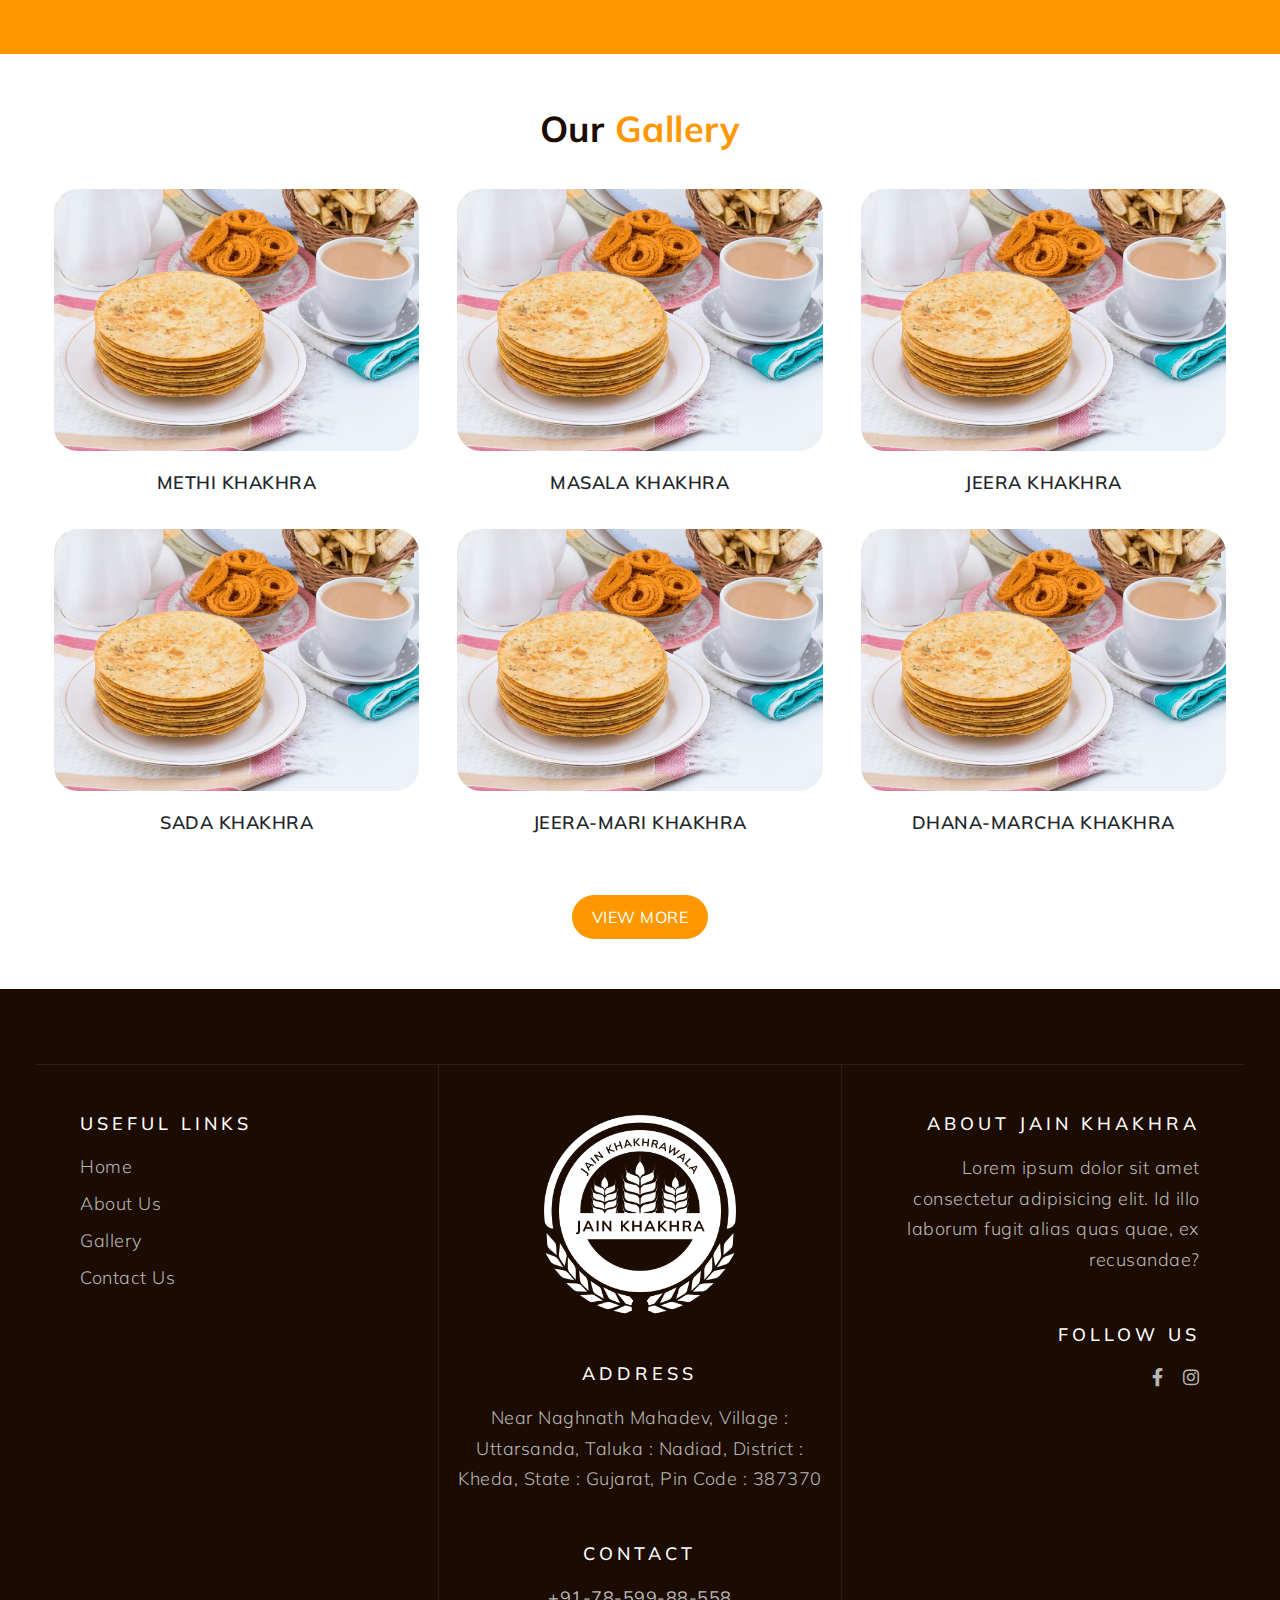
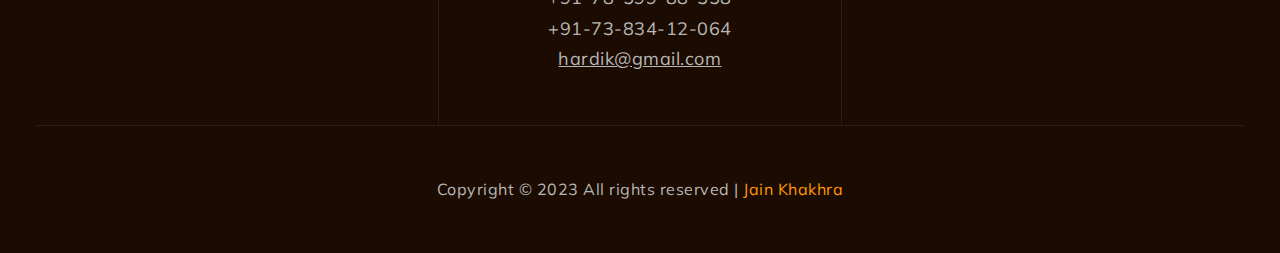
==== commit 23f4d399: "Add files via upload" ====
--- a/index.html
+++ b/index.html
@@ -21,6 +21,53 @@
 	<link rel="stylesheet" href="css/media.css" type="text/css" />
 </head>
 <body>
+  <!-- Hamburger Menu Section Starts -->
+  <div class="container-fluid bg-hamburger-menu">
+    <div class="row">
+      <div class="col-12">
+        <div class="hamburger-menu"><span></span></div>
+      </div>
+    </div>
+  </div>
+  <!-- Hamburger Menu Section Ends -->
+  <!-- Mobile Menu Section Starts -->
+  <div class="navbar-menu-mobile">
+    <ul class="menu-listing-mobile">
+      <li class="active">
+        <a href="index.html">
+          <span class="menu-desktop">
+            <span class="first-word" data-hover="Ho">Ho</span>
+            <span class="second-word" data-hover="me">me</span>
+          </span>
+        </a>
+      </li>
+      <li>
+        <a href="about.html">
+          <span class="menu-desktop">
+            <span class="first-word" data-hover="Abo">Abo</span>
+            <span class="second-word" data-hover="ut">ut</span>
+          </span>
+        </a>
+      </li>
+      <li>
+        <a href="gallery.html">
+          <span class="menu-desktop">
+            <span class="first-word" data-hover="Gall">Gall</span>
+            <span class="second-word" data-hover="ery">ery</span>
+          </span>
+        </a>
+      </li>
+      <li>
+        <a href="contact.html">
+          <span class="menu-desktop">
+            <span class="first-word" data-hover="Cont">Cont</span>
+            <span class="second-word" data-hover="act">act</span>
+          </span>
+        </a>
+      </li>
+    </ul>
+  </div>
+  <!-- Mobile Menu Section Ends -->
   <!-- Desktop Menu Section Starts -->
   <div class="container-fluid bg-menu-desktop">
     <div class="row">
@@ -71,7 +118,7 @@
           <div class="banner-info">
             <div class="banner-logo">
               <a href="index.html">
-                <img src="images/logo.svg" class="img-fluid" alt="">
+                <img src="images/logo.png" class="img-fluid" alt="">
               </a>
             </div>
             <div class="banner-page-name">
@@ -268,7 +315,7 @@
           <div class="col-12">
             <div class="footer-logo text-center">
               <a href="index.html">
-                <img src="images/logo-white.svg" class="img-fluid" alt="">
+                <img src="images/logo-white.png" class="img-fluid" alt="">
               </a>
             </div>
             <div class="footer-heading">
--- a/css/style.css
+++ b/css/style.css
@@ -53,11 +53,17 @@
 
 /*------- Home Page Starts -------*/
 
-  /*------- Mobile Logo and Burger Menu Section Starts -------*/
-
-
-
-	/*------- Mobile Logo and Burger Menu Section Ends -------*/
+  /*------- Hamburger Menu Section Starts -------*/
+
+.bg-hamburger-menu { display: none; }
+
+  /*------- Hamburger Menu Section Ends -------*/
+
+  /*------- Mobile Menu Section Starts -------*/
+
+.navbar-menu-mobile { display: none; }
+
+	/*------- Mobile Menu Section Ends -------*/
 
   /*------- Desktop Menu Section Starts -------*/
 
@@ -112,6 +118,7 @@
   /*------- Gallery Section Starts -------*/
 
 .box-gallery { margin-bottom: 30px; }
+.fancybox-thumbs__list a:before { border-color: var(--secondary-color); }
 a[data-fancybox="images"] { border: 4px solid transparent; -webkit-border-radius: 24px; -moz-border-radius: 24px; -ms-border-radius: 24px; -o-border-radius: 24px; border-radius: 24px; display: block; margin-bottom: 15px; overflow: hidden; position: relative; z-index: 1; }
 a[data-fancybox="images"]:hover { border: 4px solid var(--primary-color); }
 a[data-fancybox="images"]::before {
--- a/css/media.css
+++ b/css/media.css
@@ -2,6 +2,7 @@
 
 /*------- Common CSS Starts -------*/
 
+body.active { overflow: hidden; }
 .container-fluid { padding: 20px 15px; }
 .section-heading > h2 { font-size: 2.7rem; margin-bottom: 20px; }
 p { font-size: 1.6rem; text-align: justify; }
@@ -9,6 +10,174 @@
 /*------- Common CSS Ends -------*/
 
 /*------- Home Page Starts -------*/
+
+  /*------- Hamburger Menu Section Starts -------*/
+
+.bg-hamburger-menu { display: block; padding: 0; }
+.bg-hamburger-menu > .row { margin: 0; }
+.hamburger-menu { background-color: var(--primary-color); cursor: pointer; height: 50px; margin: 0 auto; position: relative; width: 50px; z-index: 3; }
+.hamburger-menu span { background-color: var(--white); height: 2px; left: 50%; position: absolute; top: 50%; -webkit-transform: translate(-50%,-50%); -moz-transform: translate(-50%,-50%); -ms-transform: translate(-50%,-50%); -o-transform: translate(-50%,-50%); transform: translate(-50%,-50%); -webkit-transition: 0.5s ease 0.5s; -moz-transition: 0.5s ease 0.5s; -ms-transition: 0.5s ease 0.5s; -o-transition: 0.5s ease 0.5s; transition: 0.5s ease 0.5s; width: 25px; z-index: 1; }
+.hamburger-menu span::before,
+.hamburger-menu span::after { background-color: var(--white); content: ""; display: block; height: 2px; position: absolute; top: 10px; -webkit-transition: 0.5s ease; -moz-transition: 0.5s ease; -ms-transition: 0.5s ease; -o-transition: 0.5s ease; transition: 0.5s ease; width: 25px; z-index: 1; }
+.hamburger-menu span::before { top: -10px; }
+.hamburger-menu.active span { background-color: transparent; -webkit-transition: 0s ease; -moz-transition: 0s ease; -ms-transition: 0s ease; -o-transition: 0s ease; transition: 0s ease; }
+.hamburger-menu.active span::before { background-color: var(--white); top: 0; -webkit-transform: rotate(45deg); -moz-transform: rotate(45deg); -ms-transform: rotate(45deg); -o-transform: rotate(45deg); transform: rotate(45deg); }
+.hamburger-menu.active span::after { background-color: var(--white); top: 0; -webkit-transform: rotate(-45deg); -moz-transform: rotate(-45deg); -ms-transform: rotate(-45deg); -o-transform: rotate(-45deg); transform: rotate(-45deg); }
+
+  /*------- Hamburger Menu Section Ends -------*/
+
+  /*------- Mobile Menu Section Starts -------*/
+
+.navbar-menu-mobile { background-color: var(--primary-color); display: block; height: 100%; left: 0; position: absolute; top: 0; -webkit-transform: translateY(-100%); -moz-transform: translateY(-100%); -ms-transform: translateY(-100%); -o-transform: translateY(-100%); transform: translateY(-100%); -webkit-transition: 0.5s ease 1s; -moz-transition: 0.5s ease 1s; -ms-transition: 0.5s ease 1s; -o-transition: 0.5s ease 1s; transition: 0.5s ease 1s; width: 100%; z-index: 2; }
+.navbar-menu-mobile.active { -webkit-transform: translateY(0); -moz-transform: translateY(0); -ms-transform: translateY(0); -o-transform: translateY(0); transform: translateY(0); -webkit-transition: 1s ease; -moz-transition: 1s ease; -ms-transition: 1s ease; -o-transition: 1s ease; transition: 1s ease; }
+.menu-listing-mobile { left: 50%; opacity: 0; position: absolute; text-align: center; top: 45%; -webkit-transform: translate(-50%,-50%); -moz-transform: translate(-50%,-50%); -ms-transform: translate(-50%,-50%); -o-transform: translate(-50%,-50%); transform: translate(-50%,-50%); -webkit-transition: 1s ease 0s; -moz-transition: 1s ease 0s; -ms-transition: 1s ease 0s; -o-transition: 1s ease 0s; transition: 1s ease 0s; visibility: hidden; width: 100%; z-index: 2; }
+.menu-listing-mobile.active { opacity: 1; top: 50%; -webkit-transition: 1s ease 1s; -moz-transition: 1s ease 1s; -ms-transition: 1s ease 1s; -o-transition: 1s ease 1s; transition: 1s ease 1s; visibility: visible; }
+.menu-listing-mobile > li > a { color: var(--white); display: block; font: 3rem/1.4 "Mulish-Bold"; overflow: hidden; padding: 5px 0; text-transform: uppercase; }
+.menu-listing-mobile > li > a .first-word,
+.menu-listing-mobile > li > a .second-word { display: inline-block; position: relative; -webkit-transition: 0.5s ease; -moz-transition: 0.5s ease; -ms-transition: 0.5s ease; -o-transition: 0.5s ease; transition: 0.5s ease; }
+.menu-listing-mobile > li > a .second-word { margin-left: -8px; }
+.menu-listing-mobile > li > a .first-word::before,
+.menu-listing-mobile > li > a .second-word::before { content: attr(data-hover); position: absolute; }
+.menu-listing-mobile > li > a .first-word::before { color: var(--secondary-color); top: 160%; }
+.menu-listing-mobile > li > a .second-word::before { bottom: 160%; color: var(--secondary-color); }
+.menu-listing-mobile > li.active > a .first-word,
+.menu-listing-mobile > li > a:hover .first-word { -webkit-transform: translate3d(0, -160%, 0); -moz-transform: translate3d(0, -160%, 0); -ms-transform: translate3d(0, -160%, 0); -o-transform: translate3d(0, -160%, 0); transform: translate3d(0, -160%, 0); }
+.menu-listing-mobile > li.active > a .second-word,
+.menu-listing-mobile > li > a:hover .second-word { -webkit-transform: translate3d(0, 160%, 0); -moz-transform: translate3d(0, 160%, 0); -ms-transform: translate3d(0, 160%, 0); -o-transform: translate3d(0, 160%, 0); transform: translate3d(0, 160%, 0); }
+
+	/*------- Mobile Menu Section Ends -------*/
+
+  /*------- Desktop Menu Section Starts -------*/
+
+.bg-menu-desktop { display: none; }
+
+	/*------- Desktop Menu Section Ends -------*/
+
+  /*------- Banner Section Starts -------*/
+
+.bg-banner { padding-bottom: 0; }
+.bg-banner,
+.box-banner-info { height: auto; }
+.banner-info { position: static; -webkit-transform: none; -moz-transform: none; -ms-transform: none; -o-transform: none; transform: none; }
+.banner-logo > a { margin-bottom: 20px; }
+.banner-logo > a > img { width: 200px; }
+.banner-page-name > h1 { font-size: 3rem; margin-bottom: 20px; }
+.banner-page-name > h1 > span { display: inline; }
+.box-banner-image { -webkit-border-radius: 24px; -moz-border-radius: 24px; -ms-border-radius: 24px; -o-border-radius: 24px; border-radius: 24px; height: 50vh; }
+
+  /*------- Banner Section Ends -------*/
+
+  /*------- About Us Section Starts -------*/
+
+.about-image > img { margin-bottom: 20px; }
+.about-info > p { margin-bottom: 15px; }
+
+  /*------- About Us Section Ends -------*/
+
+  /*------- Counter Section Starts -------*/
+
+.bg-counter { padding-bottom: 0; }
+.box-counter { margin-bottom: 20px; }
+.counter-name > span { font-size: 2rem; }
+.box-counter > h2 { font-size: 2.7rem; }
+
+  /*------- Counter Section Ends -------*/
+
+  /*------- Gallery Section Starts -------*/
+
+.box-gallery { margin-bottom: 20px; }
+.box-gallery-heading > h3 { font-size: 1.8rem; }
+.view-more-gallery { margin-top: 0; }
+
+  /*------- Gallery Section Ends -------*/
+
+  /*------- Footer Section Starts -------*/
+
+.footer-row-border-top-bottom { border-top: 0; }
+.footer-middle-border-lr { border-left: 0; border-right: 0; }
+.footer-useful-links-heading,
+.quick-links-listing { padding-left: 0; }
+.footer-heading > h4 { margin-top: 0; text-align: left; }
+.footer-logo { margin: 30px 0; }
+.footer-contact-address,
+.footer-mob-email,
+.footer-about-desc > p { margin-bottom: 20px; }
+.footer-contact-address > address > p { text-align: left; }
+.footer-contact-address > address > p > span { display: block; }
+.footer-mob-email > p,
+.footer-about-desc > p { text-align: left; }
+.footer-heading-about,
+.footer-heading-follow-us { padding-right: 0; text-align: center; }
+.footer-social-links-listing { justify-content: flex-start; margin-bottom: 20px; }
+.copyright-info > p { font-size: 1.5rem; margin-top: 20px; text-align: center; }
+
+  /*------- Footer Section Ends -------*/
+
+/*------- Home Page Ends -------*/
+
+/*------- Gallery Page Ends -------*/
+
+  /*------- Gallery Section Starts -------*/
+
+.gallery-listing { display: block; margin-bottom: 15px; }
+.gallery-listing > li { display: block; margin: 0 0 15px 0; padding: 7px 25px; }
+.gallery-listing > li:last-child { margin-bottom: 20px; }
+.grid-item { width: 100%; }
+
+  /*------- Gallery Section Ends -------*/
+
+/*------- Gallery Page Ends -------*/
+
+}
+
+@media only screen and (min-width: 576px) and (max-width: 767px) {
+
+/*------- Common CSS Starts -------*/
+
+body.active { overflow: hidden; }
+.container-fluid { padding: 20px 15px; }
+.section-heading > h2 { font-size: 2.7rem; margin-bottom: 20px; }
+p { font-size: 1.6rem; text-align: justify; }
+
+/*------- Common CSS Ends -------*/
+
+/*------- Home Page Starts -------*/
+
+  /*------- Hamburger Menu Section Starts -------*/
+
+.bg-hamburger-menu { display: block; padding: 0; }
+.bg-hamburger-menu > .row { margin: 0; }
+.hamburger-menu { background-color: var(--primary-color); cursor: pointer; height: 50px; margin: 0 auto; position: relative; width: 50px; z-index: 3; }
+.hamburger-menu span { background-color: var(--white); height: 2px; left: 50%; position: absolute; top: 50%; -webkit-transform: translate(-50%,-50%); -moz-transform: translate(-50%,-50%); -ms-transform: translate(-50%,-50%); -o-transform: translate(-50%,-50%); transform: translate(-50%,-50%); -webkit-transition: 0.5s ease 0.5s; -moz-transition: 0.5s ease 0.5s; -ms-transition: 0.5s ease 0.5s; -o-transition: 0.5s ease 0.5s; transition: 0.5s ease 0.5s; width: 25px; z-index: 1; }
+.hamburger-menu span::before,
+.hamburger-menu span::after { background-color: var(--white); content: ""; display: block; height: 2px; position: absolute; top: 10px; -webkit-transition: 0.5s ease; -moz-transition: 0.5s ease; -ms-transition: 0.5s ease; -o-transition: 0.5s ease; transition: 0.5s ease; width: 25px; z-index: 1; }
+.hamburger-menu span::before { top: -10px; }
+.hamburger-menu.active span { background-color: transparent; -webkit-transition: 0s ease; -moz-transition: 0s ease; -ms-transition: 0s ease; -o-transition: 0s ease; transition: 0s ease; }
+.hamburger-menu.active span::before { background-color: var(--white); top: 0; -webkit-transform: rotate(45deg); -moz-transform: rotate(45deg); -ms-transform: rotate(45deg); -o-transform: rotate(45deg); transform: rotate(45deg); }
+.hamburger-menu.active span::after { background-color: var(--white); top: 0; -webkit-transform: rotate(-45deg); -moz-transform: rotate(-45deg); -ms-transform: rotate(-45deg); -o-transform: rotate(-45deg); transform: rotate(-45deg); }
+
+  /*------- Hamburger Menu Section Ends -------*/
+
+  /*------- Mobile Menu Section Starts -------*/
+
+.navbar-menu-mobile { background-color: var(--primary-color); display: block; height: 100%; left: 0; position: absolute; top: 0; -webkit-transform: translateY(-100%); -moz-transform: translateY(-100%); -ms-transform: translateY(-100%); -o-transform: translateY(-100%); transform: translateY(-100%); -webkit-transition: 0.5s ease 1s; -moz-transition: 0.5s ease 1s; -ms-transition: 0.5s ease 1s; -o-transition: 0.5s ease 1s; transition: 0.5s ease 1s; width: 100%; z-index: 2; }
+.navbar-menu-mobile.active { -webkit-transform: translateY(0); -moz-transform: translateY(0); -ms-transform: translateY(0); -o-transform: translateY(0); transform: translateY(0); -webkit-transition: 1s ease; -moz-transition: 1s ease; -ms-transition: 1s ease; -o-transition: 1s ease; transition: 1s ease; }
+.menu-listing-mobile { left: 50%; opacity: 0; position: absolute; text-align: center; top: 45%; -webkit-transform: translate(-50%,-50%); -moz-transform: translate(-50%,-50%); -ms-transform: translate(-50%,-50%); -o-transform: translate(-50%,-50%); transform: translate(-50%,-50%); -webkit-transition: 1s ease 0s; -moz-transition: 1s ease 0s; -ms-transition: 1s ease 0s; -o-transition: 1s ease 0s; transition: 1s ease 0s; visibility: hidden; width: 100%; z-index: 2; }
+.menu-listing-mobile.active { opacity: 1; top: 50%; -webkit-transition: 1s ease 1s; -moz-transition: 1s ease 1s; -ms-transition: 1s ease 1s; -o-transition: 1s ease 1s; transition: 1s ease 1s; visibility: visible; }
+.menu-listing-mobile > li > a { color: var(--white); display: block; font: 3rem/1.4 "Mulish-Bold"; overflow: hidden; padding: 5px 0; text-transform: uppercase; }
+.menu-listing-mobile > li > a .first-word,
+.menu-listing-mobile > li > a .second-word { display: inline-block; position: relative; -webkit-transition: 0.5s ease; -moz-transition: 0.5s ease; -ms-transition: 0.5s ease; -o-transition: 0.5s ease; transition: 0.5s ease; }
+.menu-listing-mobile > li > a .second-word { margin-left: -8px; }
+.menu-listing-mobile > li > a .first-word::before,
+.menu-listing-mobile > li > a .second-word::before { content: attr(data-hover); position: absolute; }
+.menu-listing-mobile > li > a .first-word::before { color: var(--secondary-color); top: 160%; }
+.menu-listing-mobile > li > a .second-word::before { bottom: 160%; color: var(--secondary-color); }
+.menu-listing-mobile > li.active > a .first-word,
+.menu-listing-mobile > li > a:hover .first-word { -webkit-transform: translate3d(0, -160%, 0); -moz-transform: translate3d(0, -160%, 0); -ms-transform: translate3d(0, -160%, 0); -o-transform: translate3d(0, -160%, 0); transform: translate3d(0, -160%, 0); }
+.menu-listing-mobile > li.active > a .second-word,
+.menu-listing-mobile > li > a:hover .second-word { -webkit-transform: translate3d(0, 160%, 0); -moz-transform: translate3d(0, 160%, 0); -ms-transform: translate3d(0, 160%, 0); -o-transform: translate3d(0, 160%, 0); transform: translate3d(0, 160%, 0); }
+
+	/*------- Mobile Menu Section Ends -------*/
 
   /*------- Desktop Menu Section Starts -------*/
 
@@ -82,100 +251,6 @@
 
   /*------- Gallery Section Starts -------*/
 
-.gallery-listing { display: block; margin-bottom: 15px; }
-.gallery-listing > li { display: block; margin: 0 15px 15px 0; padding: 7px 25px; }
-.grid-item { width: 100%; }
-
-  /*------- Gallery Section Ends -------*/
-
-/*------- Gallery Page Ends -------*/
-
-}
-
-@media only screen and (min-width: 576px) and (max-width: 767px) {
-
-/*------- Common CSS Starts -------*/
-
-.container-fluid { padding: 20px 15px; }
-.section-heading > h2 { font-size: 2.7rem; margin-bottom: 20px; }
-p { font-size: 1.6rem; text-align: justify; }
-
-/*------- Common CSS Ends -------*/
-
-/*------- Home Page Starts -------*/
-
-  /*------- Desktop Menu Section Starts -------*/
-
-.bg-menu-desktop { display: none; }
-
-	/*------- Desktop Menu Section Ends -------*/
-
-  /*------- Banner Section Starts -------*/
-
-.bg-banner { padding-bottom: 0; }
-.bg-banner,
-.box-banner-info { height: auto; }
-.banner-info { position: static; -webkit-transform: none; -moz-transform: none; -ms-transform: none; -o-transform: none; transform: none; }
-.banner-logo > a { margin-bottom: 20px; }
-.banner-logo > a > img { width: 200px; }
-.banner-page-name > h1 { font-size: 3rem; margin-bottom: 20px; }
-.banner-page-name > h1 > span { display: inline; }
-.box-banner-image { -webkit-border-radius: 24px; -moz-border-radius: 24px; -ms-border-radius: 24px; -o-border-radius: 24px; border-radius: 24px; height: 50vh; }
-
-  /*------- Banner Section Ends -------*/
-
-  /*------- About Us Section Starts -------*/
-
-.about-image > img { margin-bottom: 20px; }
-.about-info > p { margin-bottom: 15px; }
-
-  /*------- About Us Section Ends -------*/
-
-  /*------- Counter Section Starts -------*/
-
-.bg-counter { padding-bottom: 0; }
-.box-counter { margin-bottom: 20px; }
-.counter-name > span { font-size: 2rem; }
-.box-counter > h2 { font-size: 2.7rem; }
-
-  /*------- Counter Section Ends -------*/
-
-  /*------- Gallery Section Starts -------*/
-
-.box-gallery { margin-bottom: 20px; }
-.box-gallery-heading > h3 { font-size: 1.8rem; }
-.view-more-gallery { margin-top: 0; }
-
-  /*------- Gallery Section Ends -------*/
-
-  /*------- Footer Section Starts -------*/
-
-.footer-row-border-top-bottom { border-top: 0; }
-.footer-middle-border-lr { border-left: 0; border-right: 0; }
-.footer-useful-links-heading,
-.quick-links-listing { padding-left: 0; }
-.footer-heading > h4 { margin-top: 0; text-align: left; }
-.footer-logo { margin: 30px 0; }
-.footer-contact-address,
-.footer-mob-email,
-.footer-about-desc > p { margin-bottom: 20px; }
-.footer-contact-address > address > p { text-align: left; }
-.footer-contact-address > address > p > span { display: block; }
-.footer-mob-email > p,
-.footer-about-desc > p { text-align: left; }
-.footer-heading-about,
-.footer-heading-follow-us { padding-right: 0; text-align: center; }
-.footer-social-links-listing { justify-content: flex-start; margin-bottom: 20px; }
-.copyright-info > p { margin-top: 20px; text-align: center; }
-
-  /*------- Footer Section Ends -------*/
-
-/*------- Home Page Ends -------*/
-
-/*------- Gallery Page Ends -------*/
-
-  /*------- Gallery Section Starts -------*/
-
 .bg-gallery-gp { padding: 20px 15px 0; }
 .gallery-listing { margin-bottom: 15px; }
 .gallery-listing > li { display: inline-block; margin: 0 15px 15px 0; padding: 7px 25px; }
@@ -190,6 +265,7 @@
 
 /*------- Common CSS Starts -------*/
 
+body.active { overflow: hidden; }
 .container-fluid { padding: 30px; }
 .section-heading > h2 { font-size: 3rem; margin-bottom: 30px; }
 p { text-align: justify; }
@@ -197,6 +273,42 @@
 /*------- Common CSS Ends -------*/
 
 /*------- Home Page Starts -------*/
+
+  /*------- Hamburger Menu Section Starts -------*/
+
+.bg-hamburger-menu { display: block; padding: 0; }
+.bg-hamburger-menu > .row { margin: 0; }
+.hamburger-menu { background-color: var(--primary-color); cursor: pointer; height: 50px; margin: 0 auto; position: relative; width: 50px; z-index: 3; }
+.hamburger-menu span { background-color: var(--white); height: 2px; left: 50%; position: absolute; top: 50%; -webkit-transform: translate(-50%,-50%); -moz-transform: translate(-50%,-50%); -ms-transform: translate(-50%,-50%); -o-transform: translate(-50%,-50%); transform: translate(-50%,-50%); -webkit-transition: 0.5s ease 0.5s; -moz-transition: 0.5s ease 0.5s; -ms-transition: 0.5s ease 0.5s; -o-transition: 0.5s ease 0.5s; transition: 0.5s ease 0.5s; width: 25px; z-index: 1; }
+.hamburger-menu span::before,
+.hamburger-menu span::after { background-color: var(--white); content: ""; display: block; height: 2px; position: absolute; top: 10px; -webkit-transition: 0.5s ease; -moz-transition: 0.5s ease; -ms-transition: 0.5s ease; -o-transition: 0.5s ease; transition: 0.5s ease; width: 25px; z-index: 1; }
+.hamburger-menu span::before { top: -10px; }
+.hamburger-menu.active span { background-color: transparent; -webkit-transition: 0s ease; -moz-transition: 0s ease; -ms-transition: 0s ease; -o-transition: 0s ease; transition: 0s ease; }
+.hamburger-menu.active span::before { background-color: var(--white); top: 0; -webkit-transform: rotate(45deg); -moz-transform: rotate(45deg); -ms-transform: rotate(45deg); -o-transform: rotate(45deg); transform: rotate(45deg); }
+.hamburger-menu.active span::after { background-color: var(--white); top: 0; -webkit-transform: rotate(-45deg); -moz-transform: rotate(-45deg); -ms-transform: rotate(-45deg); -o-transform: rotate(-45deg); transform: rotate(-45deg); }
+
+  /*------- Hamburger Menu Section Ends -------*/
+
+  /*------- Mobile Menu Section Starts -------*/
+
+.navbar-menu-mobile { background-color: var(--primary-color); display: block; height: 100%; left: 0; position: absolute; top: 0; -webkit-transform: translateY(-100%); -moz-transform: translateY(-100%); -ms-transform: translateY(-100%); -o-transform: translateY(-100%); transform: translateY(-100%); -webkit-transition: 0.5s ease 1s; -moz-transition: 0.5s ease 1s; -ms-transition: 0.5s ease 1s; -o-transition: 0.5s ease 1s; transition: 0.5s ease 1s; width: 100%; z-index: 2; }
+.navbar-menu-mobile.active { -webkit-transform: translateY(0); -moz-transform: translateY(0); -ms-transform: translateY(0); -o-transform: translateY(0); transform: translateY(0); -webkit-transition: 1s ease; -moz-transition: 1s ease; -ms-transition: 1s ease; -o-transition: 1s ease; transition: 1s ease; }
+.menu-listing-mobile { left: 50%; opacity: 0; position: absolute; text-align: center; top: 45%; -webkit-transform: translate(-50%,-50%); -moz-transform: translate(-50%,-50%); -ms-transform: translate(-50%,-50%); -o-transform: translate(-50%,-50%); transform: translate(-50%,-50%); -webkit-transition: 1s ease 0s; -moz-transition: 1s ease 0s; -ms-transition: 1s ease 0s; -o-transition: 1s ease 0s; transition: 1s ease 0s; visibility: hidden; width: 100%; z-index: 2; }
+.menu-listing-mobile.active { opacity: 1; top: 50%; -webkit-transition: 1s ease 1s; -moz-transition: 1s ease 1s; -ms-transition: 1s ease 1s; -o-transition: 1s ease 1s; transition: 1s ease 1s; visibility: visible; }
+.menu-listing-mobile > li > a { color: var(--white); display: block; font: 3rem/1.4 "Mulish-Bold"; overflow: hidden; padding: 5px 0; text-transform: uppercase; }
+.menu-listing-mobile > li > a .first-word,
+.menu-listing-mobile > li > a .second-word { display: inline-block; position: relative; -webkit-transition: 0.5s ease; -moz-transition: 0.5s ease; -ms-transition: 0.5s ease; -o-transition: 0.5s ease; transition: 0.5s ease; }
+.menu-listing-mobile > li > a .second-word { margin-left: -8px; }
+.menu-listing-mobile > li > a .first-word::before,
+.menu-listing-mobile > li > a .second-word::before { content: attr(data-hover); position: absolute; }
+.menu-listing-mobile > li > a .first-word::before { color: var(--secondary-color); top: 160%; }
+.menu-listing-mobile > li > a .second-word::before { bottom: 160%; color: var(--secondary-color); }
+.menu-listing-mobile > li.active > a .first-word,
+.menu-listing-mobile > li > a:hover .first-word { -webkit-transform: translate3d(0, -160%, 0); -moz-transform: translate3d(0, -160%, 0); -ms-transform: translate3d(0, -160%, 0); -o-transform: translate3d(0, -160%, 0); transform: translate3d(0, -160%, 0); }
+.menu-listing-mobile > li.active > a .second-word,
+.menu-listing-mobile > li > a:hover .second-word { -webkit-transform: translate3d(0, 160%, 0); -moz-transform: translate3d(0, 160%, 0); -ms-transform: translate3d(0, 160%, 0); -o-transform: translate3d(0, 160%, 0); transform: translate3d(0, 160%, 0); }
+
+	/*------- Mobile Menu Section Ends -------*/
 
   /*------- Desktop Menu Section Starts -------*/
 
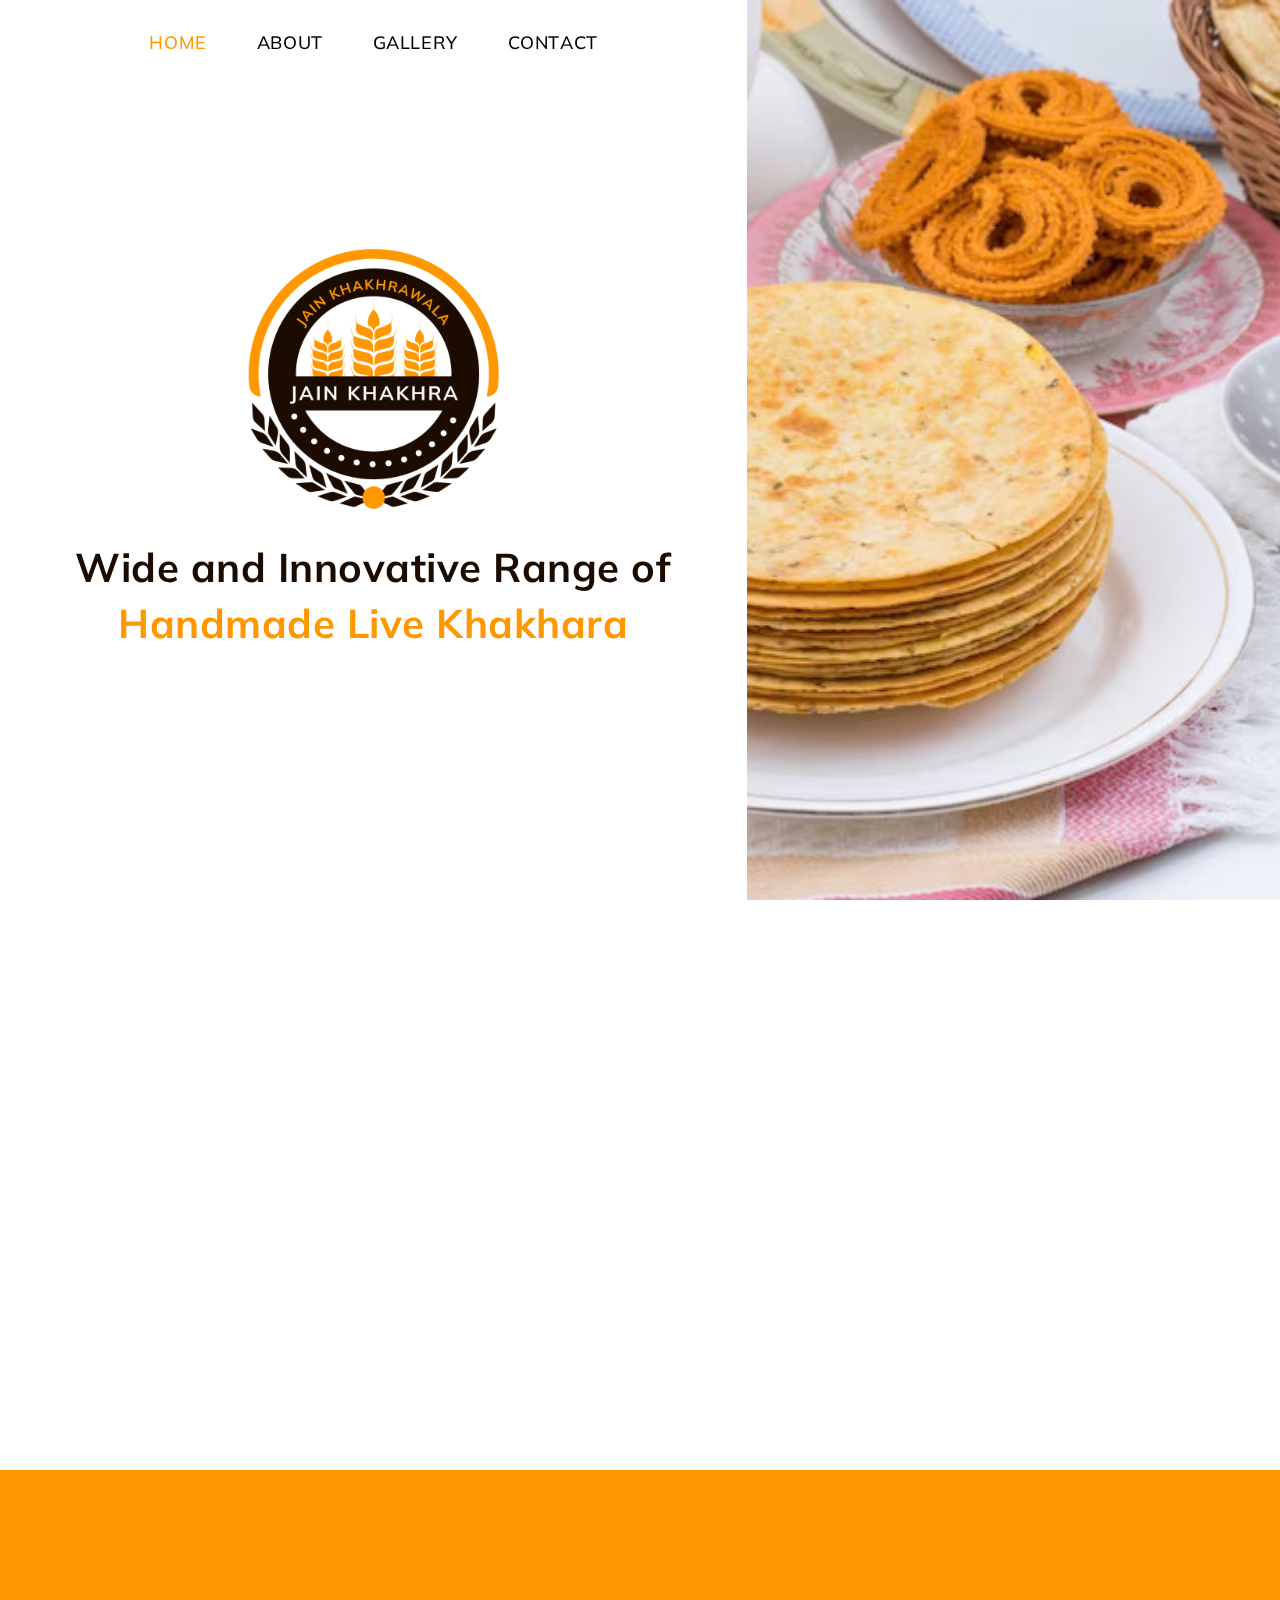
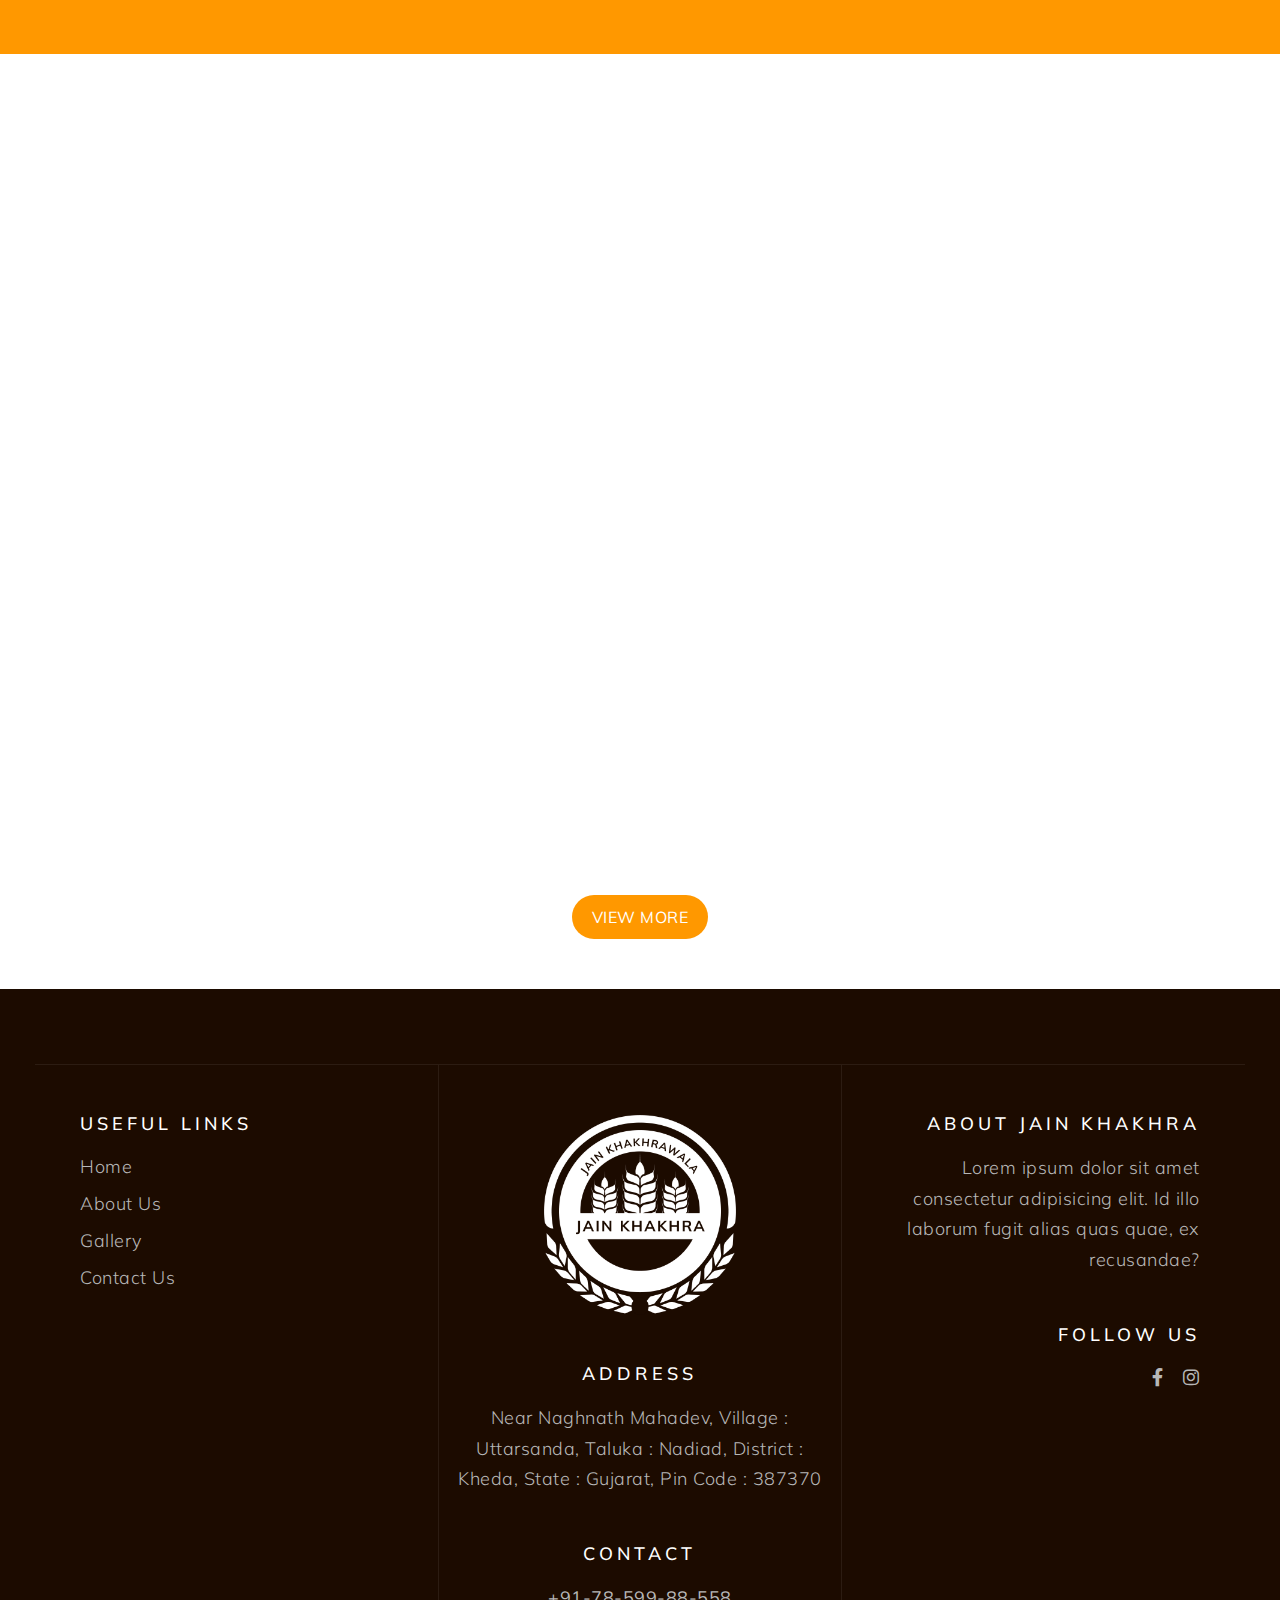
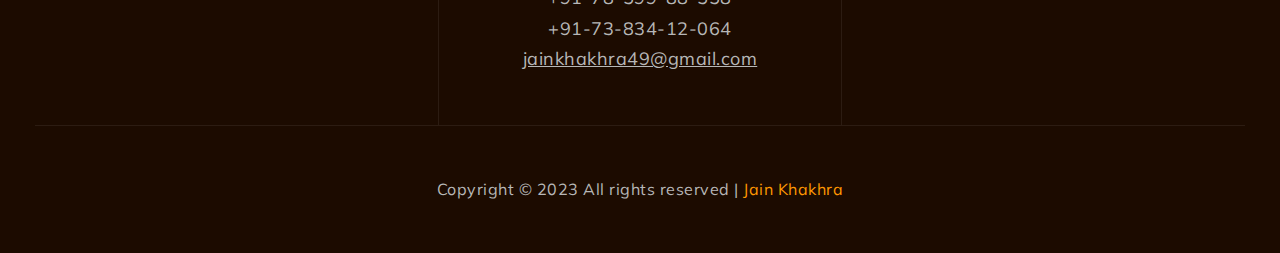
==== commit cd18eaf7: "Add files via upload" ====
--- a/index.html
+++ b/index.html
@@ -13,6 +13,8 @@
   <link rel="stylesheet" href="css/all.min.css" type="text/css" />
 	<!-- Bootstrap-5.3.0 Minified CSS -->
   <link rel="stylesheet" href="css/bootstrap.min.css" type="text/css" />
+  <!-- AOS Minified CSS -->
+  <link rel="stylesheet" href="css/aos.min.css" type="text/css" />
   <!-- FancyBox CSS -->
   <link rel="stylesheet" href="css/fancybox.min.css" type="text/css" />
 	<!-- Style CSS -->
@@ -113,7 +115,7 @@
   <!-- Banner Section Starts -->
   <div class="container-fluid bg-banner">
     <div class="row">
-      <div class="col-12 col-sm-12 col-md-12 col-lg-7 col-xl-7 col-xxl-7">
+      <div class="col-12 col-sm-12 col-md-12 col-lg-7 col-xl-7 col-xxl-7" data-aos="zoom-out" data-aos-duration="1000">
         <div class="box-banner-info">
           <div class="banner-info">
             <div class="banner-logo">
@@ -136,19 +138,19 @@
   <!-- About Us Section Starts -->
   <div class="container-fluid bg-about-us">
     <div class="row">
-      <div class="col-12">
+      <div class="col-12" data-aos="zoom-out-down" data-aos-duration="1000">
         <section class="section-heading text-center">
           <h2>About <span>Us</span></h2>
         </section>
       </div>
     </div>
     <div class="row align-items-lg-start align-items-xl-start align-items-xxl-center">
-      <div class="col-12 col-sm-12 col-md-12 col-lg-6 col-xl-6 col-xxl-6">
+      <div class="col-12 col-sm-12 col-md-12 col-lg-6 col-xl-6 col-xxl-6" data-aos="zoom-out-right" data-aos-duration="1000">
         <div class="about-image">
           <img src="images/about-1.jpg" class="img-fluid" alt="">
         </div>
       </div>
-      <div class="col-12 col-sm-12 col-md-12 col-lg-6 col-xl-6 col-xxl-6">
+      <div class="col-12 col-sm-12 col-md-12 col-lg-6 col-xl-6 col-xxl-6" data-aos="zoom-out-left" data-aos-duration="1000">
         <div class="about-info">
           <p>Lorem ipsum dolor sit amet consectetur adipisicing elit. Accusamus quasi natus minus, dolor quos vitae aperiam aliquam ipsum dicta praesentium deleniti in, vel non reprehenderit. Quos rerum dolorem totam ex quibusdam earum corporis? Nostrum quidem accusantium eaque, animi possimus dolores.</p>
           <p>Lorem ipsum dolor sit amet consectetur adipisicing elit. Ab enim alias optio nesciunt illum est atque, distinctio repellat architecto facilis iusto! Voluptates iure facere, voluptatum illum exercitationem officia vitae nam voluptatibus accusamus laudantium optio quas quisquam debitis sequi modi! Fugit!</p>
@@ -163,15 +165,15 @@
   <!-- Counter Section Starts -->
   <div class="container-fluid bg-counter">
     <div class="row">
-      <div class="col-12 col-sm-3 col-md-3 col-lg-4 col-xl-4 col-xxl-4">
+      <div class="col-12 col-sm-3 col-md-3 col-lg-4 col-xl-4 col-xxl-4" data-aos="zoom-out" data-aos-duration="1000">
         <div class="box-counter text-center">
           <div class="counter-name">
             <span>Since</span>
           </div>
-          <h2>2020</h2>
-        </div>
-      </div>
-      <div class="col-12 col-sm-6 col-md-6 col-lg-4 col-xl-4 col-xxl-4">
+          <h2>2019</h2>
+        </div>
+      </div>
+      <div class="col-12 col-sm-6 col-md-6 col-lg-4 col-xl-4 col-xxl-4" data-aos="zoom-out" data-aos-duration="1000">
         <div class="box-counter text-center">
           <div class="counter-name">
             <span>Variety of Khakhra</span>
@@ -179,12 +181,12 @@
           <h2>25+</h2>
         </div>
       </div>
-      <div class="col-12 col-sm-3 col-md-3 col-lg-4 col-xl-4 col-xxl-4">
+      <div class="col-12 col-sm-3 col-md-3 col-lg-4 col-xl-4 col-xxl-4" data-aos="zoom-out" data-aos-duration="1000">
         <div class="box-counter text-center">
           <div class="counter-name">
             <span>Workers</span>
           </div>
-          <h2>10+</h2>
+          <h2>30+</h2>
         </div>
       </div>
     </div>
@@ -193,14 +195,14 @@
   <!-- Gallery Section Starts -->
   <div class="container-fluid bg-gallery">
     <div class="row">
-      <div class="col-12">
+      <div class="col-12" data-aos="zoom-out" data-aos-duration="1000">
         <section class="section-heading text-center">
           <h2>Our <span>Gallery</span></h2>
         </section>
       </div>
     </div>
     <div class="row">
-      <div class="col-12 col-sm-6 col-md-6 col-lg-4 col-xl-4 col-xxl-4">
+      <div class="col-12 col-sm-6 col-md-6 col-lg-4 col-xl-4 col-xxl-4" data-aos="zoom-in-up" data-aos-duration="1000">
         <div class="box-gallery">
           <a data-fancybox="images" href="images/gallery-1.jpg">
             <img src="images/gallery-1.jpg" class="img-fluid" alt="" />
@@ -213,7 +215,7 @@
           </div>
         </div>
       </div>
-      <div class="col-12 col-sm-6 col-md-6 col-lg-4 col-xl-4 col-xxl-4">
+      <div class="col-12 col-sm-6 col-md-6 col-lg-4 col-xl-4 col-xxl-4" data-aos="zoom-in-up" data-aos-duration="1000">
         <div class="box-gallery">
           <a data-fancybox="images" href="images/gallery-1.jpg">
             <img src="images/gallery-1.jpg" class="img-fluid" alt="" />
@@ -226,7 +228,7 @@
           </div>
         </div>
       </div>
-      <div class="col-12 col-sm-6 col-md-6 col-lg-4 col-xl-4 col-xxl-4">
+      <div class="col-12 col-sm-6 col-md-6 col-lg-4 col-xl-4 col-xxl-4" data-aos="zoom-in-up" data-aos-duration="1000">
         <div class="box-gallery">
           <a data-fancybox="images" href="images/gallery-1.jpg">
             <img src="images/gallery-1.jpg" class="img-fluid" alt="" />
@@ -239,7 +241,7 @@
           </div>
         </div>
       </div>
-      <div class="col-12 col-sm-6 col-md-6 col-lg-4 col-xl-4 col-xxl-4">
+      <div class="col-12 col-sm-6 col-md-6 col-lg-4 col-xl-4 col-xxl-4" data-aos="zoom-in-up" data-aos-duration="1000">
         <div class="box-gallery">
           <a data-fancybox="images" href="images/gallery-1.jpg">
             <img src="images/gallery-1.jpg" class="img-fluid" alt="" />
@@ -252,7 +254,7 @@
           </div>
         </div>
       </div>
-      <div class="col-12 col-sm-6 col-md-6 col-lg-4 col-xl-4 col-xxl-4">
+      <div class="col-12 col-sm-6 col-md-6 col-lg-4 col-xl-4 col-xxl-4" data-aos="zoom-in-up" data-aos-duration="1000">
         <div class="box-gallery">
           <a data-fancybox="images" href="images/gallery-1.jpg">
             <img src="images/gallery-1.jpg" class="img-fluid" alt="" />
@@ -265,7 +267,7 @@
           </div>
         </div>
       </div>
-      <div class="col-12 col-sm-6 col-md-6 col-lg-4 col-xl-4 col-xxl-4">
+      <div class="col-12 col-sm-6 col-md-6 col-lg-4 col-xl-4 col-xxl-4" data-aos="zoom-in-up" data-aos-duration="1000">
         <div class="box-gallery">
           <a data-fancybox="images" href="images/gallery-1.jpg">
             <img src="images/gallery-1.jpg" class="img-fluid" alt="" />
@@ -332,7 +334,7 @@
             <div class="footer-mob-email">
               <p><a href="tel:+917859988558">+91-78-599-88-558</a></p>
               <p><a href="tel:+917383412064">+91-73-834-12-064</a></p>
-              <p><a href="mailto:hardik@gmail.com">hardik@gmail.com</a></p>
+              <p><a href="mailto:jainkhakhra49@gmail.com">jainkhakhra49@gmail.com</a></p>
             </div>
           </div>
         </div>
@@ -372,6 +374,8 @@
   <!-- Footer Section Ends -->
   <!-- jQuery-3.6.4 Minified JS -->
   <script src="js/jquery-3.6.4.min.js"></script>
+  <!-- AOS Minified JS -->
+  <script src="js/aos.min.js"></script>
   <!-- FancyBox Minified Js -->
   <script src="js/fancybox.min.js"></script>
   <!-- Index JS -->
--- a/css/style.css
+++ b/css/style.css
@@ -40,6 +40,7 @@
 
 /*------- Common CSS Starts -------*/
 
+body { overflow-x: hidden; }
 .container-fluid { padding: 50px; }
 .container-fluid > .row { margin: 0 -15px; }
 .container-fluid > .row > [class^=col] { padding: 0 15px; }
@@ -238,4 +239,22 @@
 
   /*------- Gallery Section Ends -------*/
 
-/*------- Gallery Page Ends -------*/+/*------- Gallery Page Ends -------*/
+
+/*------- Contact Us Page Ends -------*/
+
+  /*------- Contact Us Section Starts -------*/
+
+.contact-info-cp > p { font-family: "Mulish-SemiBold"; margin-bottom: 60px; text-align: center; }
+.box-contact-info-cp { border: 1px solid var(--primary-color); -webkit-border-radius: 24px; -moz-border-radius: 24px; -ms-border-radius: 24px; -o-border-radius: 24px; border-radius: 24px; padding: 60px 30px 30px; position: relative; z-index: 1; }
+.box-contact-info-icon-cp { background-color: var(--white); border: 1px solid var(--primary-color); -webkit-border-radius: 50%; -moz-border-radius: 50%; -ms-border-radius: 50%; -o-border-radius: 50%; border-radius: 50%; height: 70px; left: 50%; line-height: 70px; position: absolute; text-align: center; top: -35px; -webkit-transform: translateX(-50%); -moz-transform: translateX(-50%); -ms-transform: translateX(-50%); -o-transform: translateX(-50%); transform: translateX(-50%); -webkit-transition: 0.5s ease; -moz-transition: 0.5s ease; -ms-transition: 0.5s ease; -o-transition: 0.5s ease; transition: 0.5s ease; width: 70px; z-index: 1; }
+.box-contact-info-icon-cp > i { color: var(--primary-color); font-size: 2.4rem; line-height: 70px; }
+.box-contact-info-cp > p { font-family: "Mulish-SemiBold"; text-align: center; }
+.box-contact-info-cp > p > a { color: var(--primary-color); font: 1.8rem/1.4 "Mulish-SemiBold"; margin-bottom: 15px; }
+.box-contact-info-cp > p > a:hover { color: var(--secondary-color); }
+.box-contact-info-cp:hover > .box-contact-info-icon-cp { background-color: var(--primary-color); }
+.box-contact-info-cp:hover > .box-contact-info-icon-cp > i { color: var(--white); }
+
+  /*------- Contact Us Section Ends -------*/
+
+/*------- Contact Us Page Ends -------*/--- a/css/media.css
+++ b/css/media.css
@@ -128,6 +128,18 @@
 
 /*------- Gallery Page Ends -------*/
 
+/*------- Contact Us Page Ends -------*/
+
+  /*------- Contact Us Section Starts -------*/
+
+.box-contact-info-cp { margin-bottom: 55px; }
+.box-email-contact-info-cp { margin-bottom: 0; }
+.box-contact-info-cp > p > a { display: block; margin-bottom: 0; }
+
+  /*------- Contact Us Section Ends -------*/
+
+/*------- Contact Us Page Ends -------*/
+
 }
 
 @media only screen and (min-width: 576px) and (max-width: 767px) {
@@ -259,6 +271,17 @@
 
 /*------- Gallery Page Ends -------*/
 
+/*------- Contact Us Page Ends -------*/
+
+  /*------- Contact Us Section Starts -------*/
+
+.box-contact-info-cp { margin-bottom: 55px; }
+.box-email-contact-info-cp { margin-bottom: 0; }
+
+  /*------- Contact Us Section Ends -------*/
+
+/*------- Contact Us Page Ends -------*/
+
 }
 
 @media only screen and (min-width: 768px) and (max-width: 991px) {
@@ -379,6 +402,17 @@
 
 /*------- Gallery Page Ends -------*/
 
+/*------- Contact Us Page Ends -------*/
+
+  /*------- Contact Us Section Starts -------*/
+
+.box-contact-info-cp { margin-bottom: 65px; }
+.box-email-contact-info-cp { margin-bottom: 0; }
+
+  /*------- Contact Us Section Ends -------*/
+
+/*------- Contact Us Page Ends -------*/
+
 }
 
 @media only screen and (min-width: 992px) and (max-width: 1199px) {
@@ -396,7 +430,7 @@
   /*------- Banner Section Starts -------*/
 
 .bg-banner { padding: 0; }
-.banner-logo > a > img { height: 200px; }
+.banner-logo > a > img { width: 200px; }
 .banner-page-name > h1 { font-size: 3.6rem; }
 
   /*------- Banner Section Ends -------*/
@@ -451,4 +485,14 @@
 
 /*------- Gallery Page Ends -------*/
 
+/*------- Contact Us Page Ends -------*/
+
+  /*------- Contact Us Section Starts -------*/
+
+.box-contact-info-cp { padding: 60px 20px 30px; }
+
+  /*------- Contact Us Section Ends -------*/
+
+/*------- Contact Us Page Ends -------*/
+
 }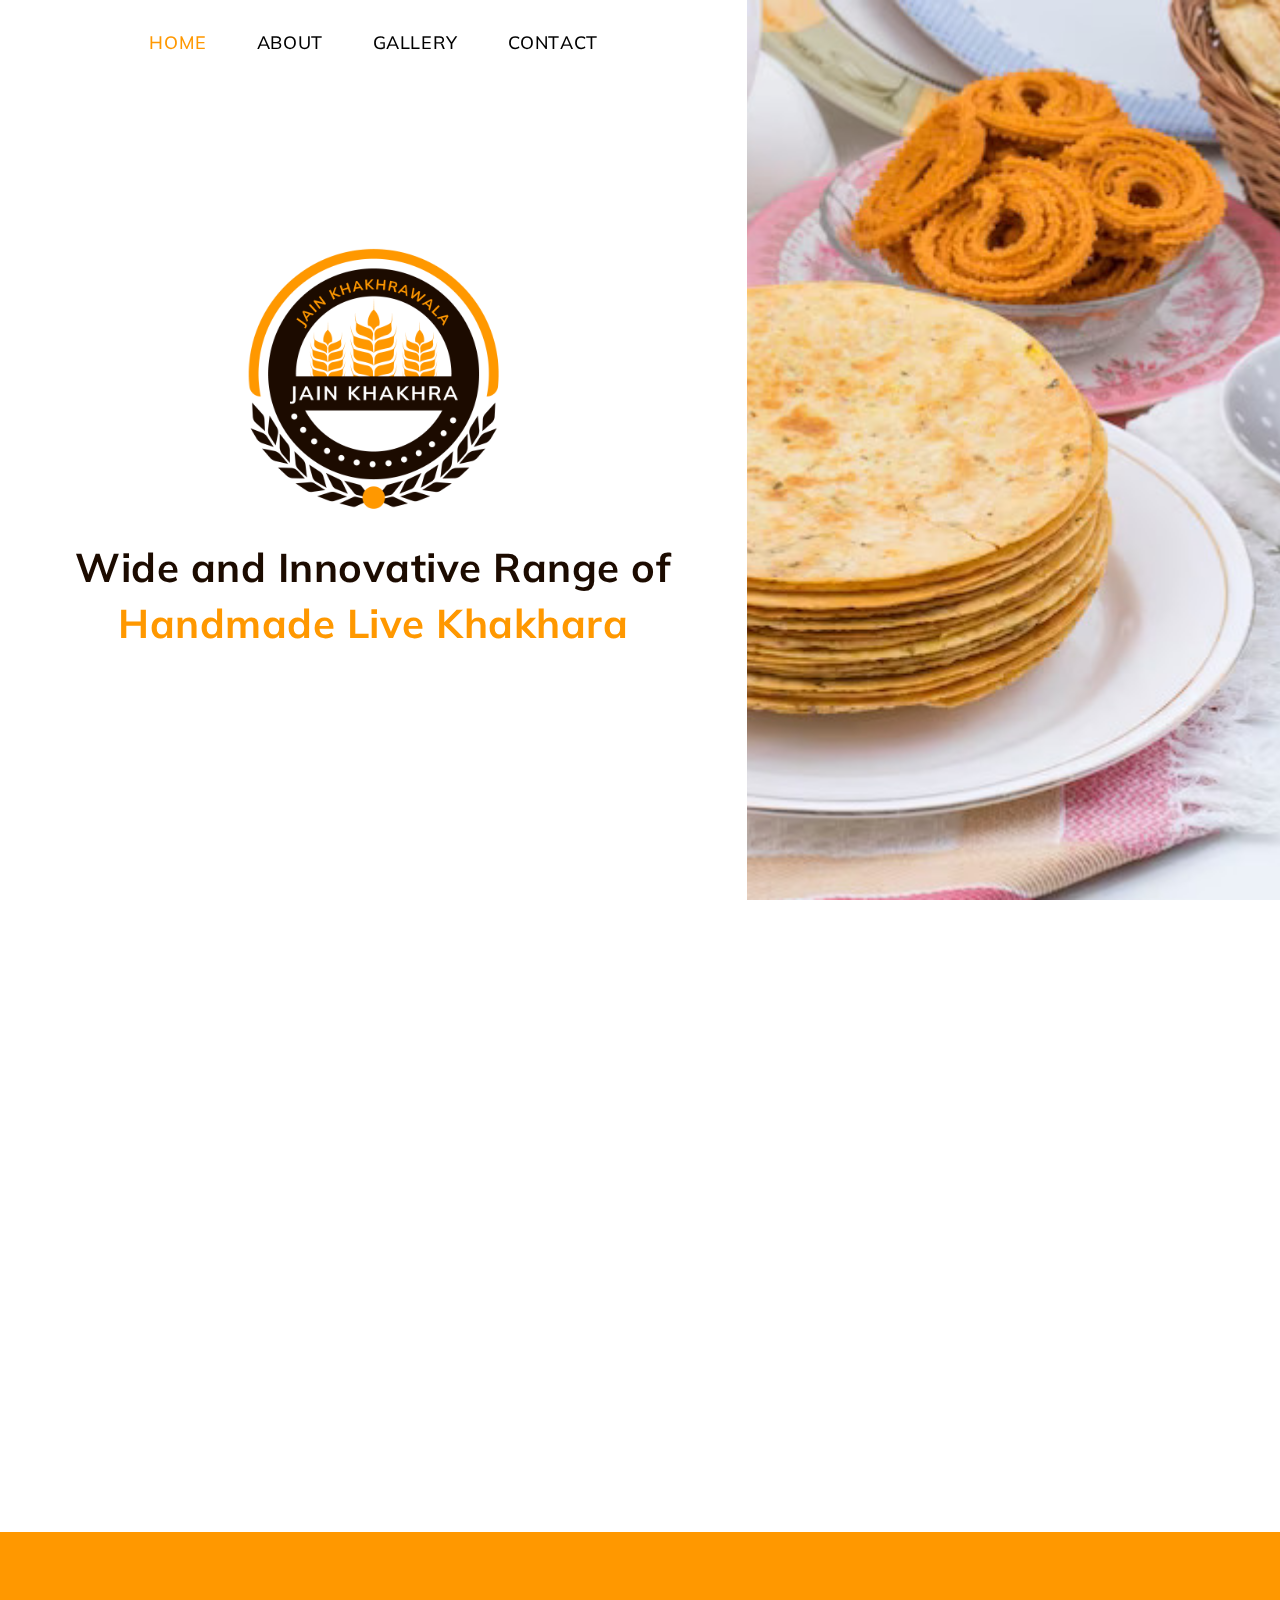
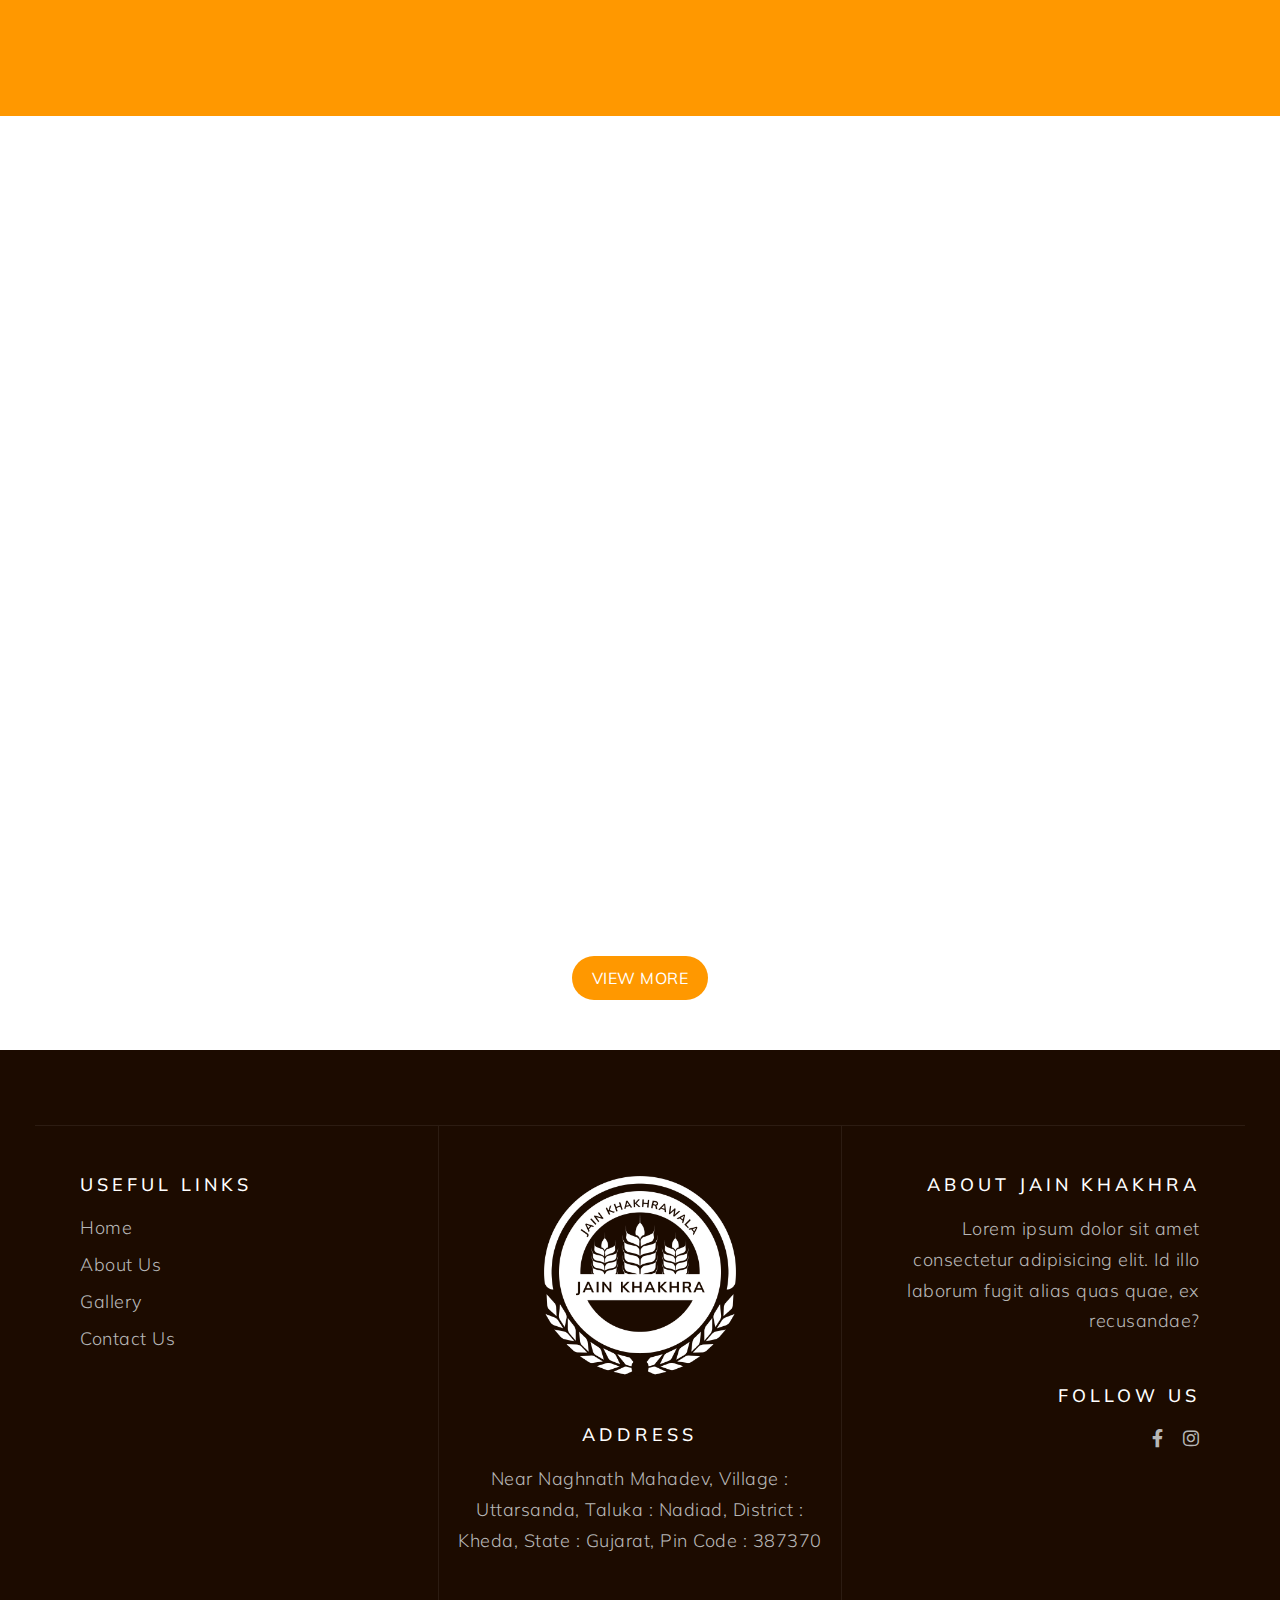
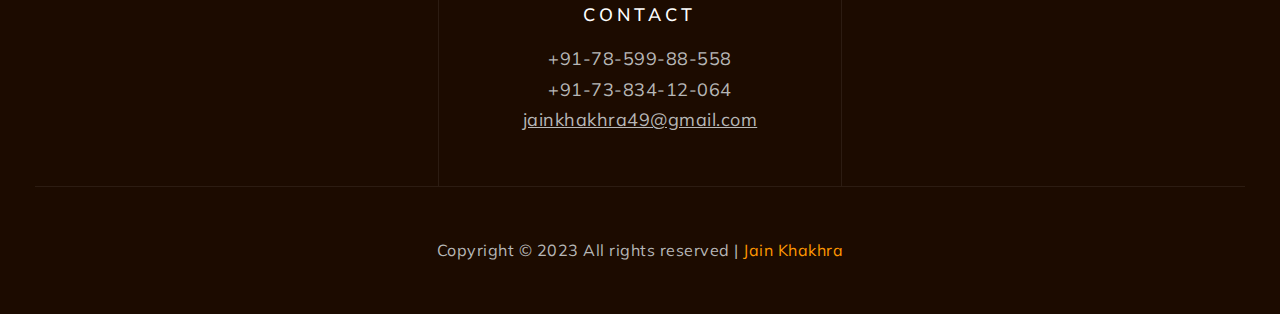
==== commit b52af731: "Add files via upload" ====
--- a/index.html
+++ b/index.html
@@ -115,7 +115,7 @@
   <!-- Banner Section Starts -->
   <div class="container-fluid bg-banner">
     <div class="row">
-      <div class="col-12 col-sm-12 col-md-12 col-lg-7 col-xl-7 col-xxl-7" data-aos="zoom-out" data-aos-duration="1000">
+      <div class="col-12 col-sm-12 col-md-12 col-lg-7 col-xl-7 col-xxl-7" data-aos="fade-in" data-aos-duration="1000">
         <div class="box-banner-info">
           <div class="banner-info">
             <div class="banner-logo">
@@ -138,22 +138,22 @@
   <!-- About Us Section Starts -->
   <div class="container-fluid bg-about-us">
     <div class="row">
-      <div class="col-12" data-aos="zoom-out-down" data-aos-duration="1000">
+      <div class="col-12" data-aos="fade-in">
         <section class="section-heading text-center">
           <h2>About <span>Us</span></h2>
         </section>
       </div>
     </div>
     <div class="row align-items-lg-start align-items-xl-start align-items-xxl-center">
-      <div class="col-12 col-sm-12 col-md-12 col-lg-6 col-xl-6 col-xxl-6" data-aos="zoom-out-right" data-aos-duration="1000">
+      <div class="col-12 col-sm-12 col-md-12 col-lg-6 col-xl-6 col-xxl-6" data-aos="fade-in" data-aos-duration="1000">
         <div class="about-image">
           <img src="images/about-1.jpg" class="img-fluid" alt="">
         </div>
       </div>
-      <div class="col-12 col-sm-12 col-md-12 col-lg-6 col-xl-6 col-xxl-6" data-aos="zoom-out-left" data-aos-duration="1000">
+      <div class="col-12 col-sm-12 col-md-12 col-lg-6 col-xl-6 col-xxl-6" data-aos="fade-in" data-aos-duration="1000">
         <div class="about-info">
-          <p>Lorem ipsum dolor sit amet consectetur adipisicing elit. Accusamus quasi natus minus, dolor quos vitae aperiam aliquam ipsum dicta praesentium deleniti in, vel non reprehenderit. Quos rerum dolorem totam ex quibusdam earum corporis? Nostrum quidem accusantium eaque, animi possimus dolores.</p>
-          <p>Lorem ipsum dolor sit amet consectetur adipisicing elit. Ab enim alias optio nesciunt illum est atque, distinctio repellat architecto facilis iusto! Voluptates iure facere, voluptatum illum exercitationem officia vitae nam voluptatibus accusamus laudantium optio quas quisquam debitis sequi modi! Fugit!</p>
+          <p>After 4 years of business travel, we have honed a distinctive style for creating both healthy and luxurious encounters. We specialise as the Taste creators of Festivity and Celebration, offering a broad variety of Khakhra and savouries produced from carefully sourced ingredients and with an eye for fine craftsmanship.</p>
+          <p>Providing clients with high-quality, sanitary snacks was the goal of Jain Khakhra when it first started out. Manufacturers of Khakhra, Mathiya, Chorafali, and Namkeens include Jain Khakhra under the trade name Jain Khakhra. Jain Khakhra has raised the bar for the industry with its cutting-edge manufacturing facilities and traditional recipes.</p>
           <div class="read-more">
             <a href="about.html">Read More</a>
           </div>
@@ -165,7 +165,7 @@
   <!-- Counter Section Starts -->
   <div class="container-fluid bg-counter">
     <div class="row">
-      <div class="col-12 col-sm-3 col-md-3 col-lg-4 col-xl-4 col-xxl-4" data-aos="zoom-out" data-aos-duration="1000">
+      <div class="col-12 col-sm-3 col-md-3 col-lg-4 col-xl-4 col-xxl-4" data-aos="fade-in" data-aos-duration="1000">
         <div class="box-counter text-center">
           <div class="counter-name">
             <span>Since</span>
@@ -173,7 +173,7 @@
           <h2>2019</h2>
         </div>
       </div>
-      <div class="col-12 col-sm-6 col-md-6 col-lg-4 col-xl-4 col-xxl-4" data-aos="zoom-out" data-aos-duration="1000">
+      <div class="col-12 col-sm-6 col-md-6 col-lg-4 col-xl-4 col-xxl-4" data-aos="fade-in" data-aos-duration="1000">
         <div class="box-counter text-center">
           <div class="counter-name">
             <span>Variety of Khakhra</span>
@@ -181,7 +181,7 @@
           <h2>25+</h2>
         </div>
       </div>
-      <div class="col-12 col-sm-3 col-md-3 col-lg-4 col-xl-4 col-xxl-4" data-aos="zoom-out" data-aos-duration="1000">
+      <div class="col-12 col-sm-3 col-md-3 col-lg-4 col-xl-4 col-xxl-4" data-aos="fade-in" data-aos-duration="1000">
         <div class="box-counter text-center">
           <div class="counter-name">
             <span>Workers</span>
@@ -195,14 +195,14 @@
   <!-- Gallery Section Starts -->
   <div class="container-fluid bg-gallery">
     <div class="row">
-      <div class="col-12" data-aos="zoom-out" data-aos-duration="1000">
+      <div class="col-12" data-aos="fade-in" data-aos-duration="1000">
         <section class="section-heading text-center">
           <h2>Our <span>Gallery</span></h2>
         </section>
       </div>
     </div>
     <div class="row">
-      <div class="col-12 col-sm-6 col-md-6 col-lg-4 col-xl-4 col-xxl-4" data-aos="zoom-in-up" data-aos-duration="1000">
+      <div class="col-12 col-sm-6 col-md-6 col-lg-4 col-xl-4 col-xxl-4" data-aos="fade-in" data-aos-duration="1000">
         <div class="box-gallery">
           <a data-fancybox="images" href="images/gallery-1.jpg">
             <img src="images/gallery-1.jpg" class="img-fluid" alt="" />
@@ -215,7 +215,7 @@
           </div>
         </div>
       </div>
-      <div class="col-12 col-sm-6 col-md-6 col-lg-4 col-xl-4 col-xxl-4" data-aos="zoom-in-up" data-aos-duration="1000">
+      <div class="col-12 col-sm-6 col-md-6 col-lg-4 col-xl-4 col-xxl-4" data-aos="fade-in" data-aos-duration="1000">
         <div class="box-gallery">
           <a data-fancybox="images" href="images/gallery-1.jpg">
             <img src="images/gallery-1.jpg" class="img-fluid" alt="" />
@@ -228,7 +228,7 @@
           </div>
         </div>
       </div>
-      <div class="col-12 col-sm-6 col-md-6 col-lg-4 col-xl-4 col-xxl-4" data-aos="zoom-in-up" data-aos-duration="1000">
+      <div class="col-12 col-sm-6 col-md-6 col-lg-4 col-xl-4 col-xxl-4" data-aos="fade-in" data-aos-duration="1000">
         <div class="box-gallery">
           <a data-fancybox="images" href="images/gallery-1.jpg">
             <img src="images/gallery-1.jpg" class="img-fluid" alt="" />
@@ -241,7 +241,7 @@
           </div>
         </div>
       </div>
-      <div class="col-12 col-sm-6 col-md-6 col-lg-4 col-xl-4 col-xxl-4" data-aos="zoom-in-up" data-aos-duration="1000">
+      <div class="col-12 col-sm-6 col-md-6 col-lg-4 col-xl-4 col-xxl-4" data-aos="fade-in" data-aos-duration="1000">
         <div class="box-gallery">
           <a data-fancybox="images" href="images/gallery-1.jpg">
             <img src="images/gallery-1.jpg" class="img-fluid" alt="" />
@@ -254,7 +254,7 @@
           </div>
         </div>
       </div>
-      <div class="col-12 col-sm-6 col-md-6 col-lg-4 col-xl-4 col-xxl-4" data-aos="zoom-in-up" data-aos-duration="1000">
+      <div class="col-12 col-sm-6 col-md-6 col-lg-4 col-xl-4 col-xxl-4" data-aos="fade-in" data-aos-duration="1000">
         <div class="box-gallery">
           <a data-fancybox="images" href="images/gallery-1.jpg">
             <img src="images/gallery-1.jpg" class="img-fluid" alt="" />
@@ -267,7 +267,7 @@
           </div>
         </div>
       </div>
-      <div class="col-12 col-sm-6 col-md-6 col-lg-4 col-xl-4 col-xxl-4" data-aos="zoom-in-up" data-aos-duration="1000">
+      <div class="col-12 col-sm-6 col-md-6 col-lg-4 col-xl-4 col-xxl-4" data-aos="fade-in" data-aos-duration="1000">
         <div class="box-gallery">
           <a data-fancybox="images" href="images/gallery-1.jpg">
             <img src="images/gallery-1.jpg" class="img-fluid" alt="" />
--- a/css/style.css
+++ b/css/style.css
@@ -221,6 +221,9 @@
   /*------- About Us Section Starts -------*/
 
 .about-info-ap > p:last-child { margin-bottom: 0; }
+.about-info-more-ap { margin: 50px 0 0; }
+.about-info-more-ap > p { margin-bottom: 20px; }
+.about-info-more-ap > p:last-child { margin-bottom: 0; }
 
   /*------- About Us Section Ends -------*/
 
--- a/css/media.css
+++ b/css/media.css
@@ -115,7 +115,18 @@
 
 /*------- Home Page Ends -------*/
 
-/*------- Gallery Page Ends -------*/
+/*------- About Us Page Starts -------*/
+
+  /*------- About Us Section Starts -------*/
+
+.about-info-more-ap { margin: 15px 0 0; }
+.about-info-more-ap > p { margin-bottom: 15px; }
+
+  /*------- About Us Section Ends -------*/
+
+/*------- About Us Page Ends -------*/
+
+/*------- Gallery Page Starts -------*/
 
   /*------- Gallery Section Starts -------*/
 
@@ -259,6 +270,17 @@
 
 /*------- Home Page Ends -------*/
 
+/*------- About Us Page Starts -------*/
+
+  /*------- About Us Section Starts -------*/
+
+.about-info-more-ap { margin: 15px 0 0; }
+.about-info-more-ap > p { margin-bottom: 15px; }
+
+  /*------- About Us Section Ends -------*/
+
+/*------- About Us Page Ends -------*/
+
 /*------- Gallery Page Ends -------*/
 
   /*------- Gallery Section Starts -------*/
@@ -390,6 +412,16 @@
 
 /*------- Home Page Ends -------*/
 
+/*------- About Us Page Starts -------*/
+
+  /*------- About Us Section Starts -------*/
+
+.about-info-more-ap { margin: 20px 0 0; }
+
+  /*------- About Us Section Ends -------*/
+
+/*------- About Us Page Ends -------*/
+
 /*------- Gallery Page Ends -------*/
 
   /*------- Gallery Section Starts -------*/
@@ -473,6 +505,16 @@
 
 /*------- Home Page Ends -------*/
 
+/*------- About Us Page Starts -------*/
+
+  /*------- About Us Section Starts -------*/
+
+.about-info-more-ap { margin: 20px 0 0; }
+
+  /*------- About Us Section Ends -------*/
+
+/*------- About Us Page Ends -------*/
+
 /*------- Gallery Page Ends -------*/
 
   /*------- Gallery Section Starts -------*/
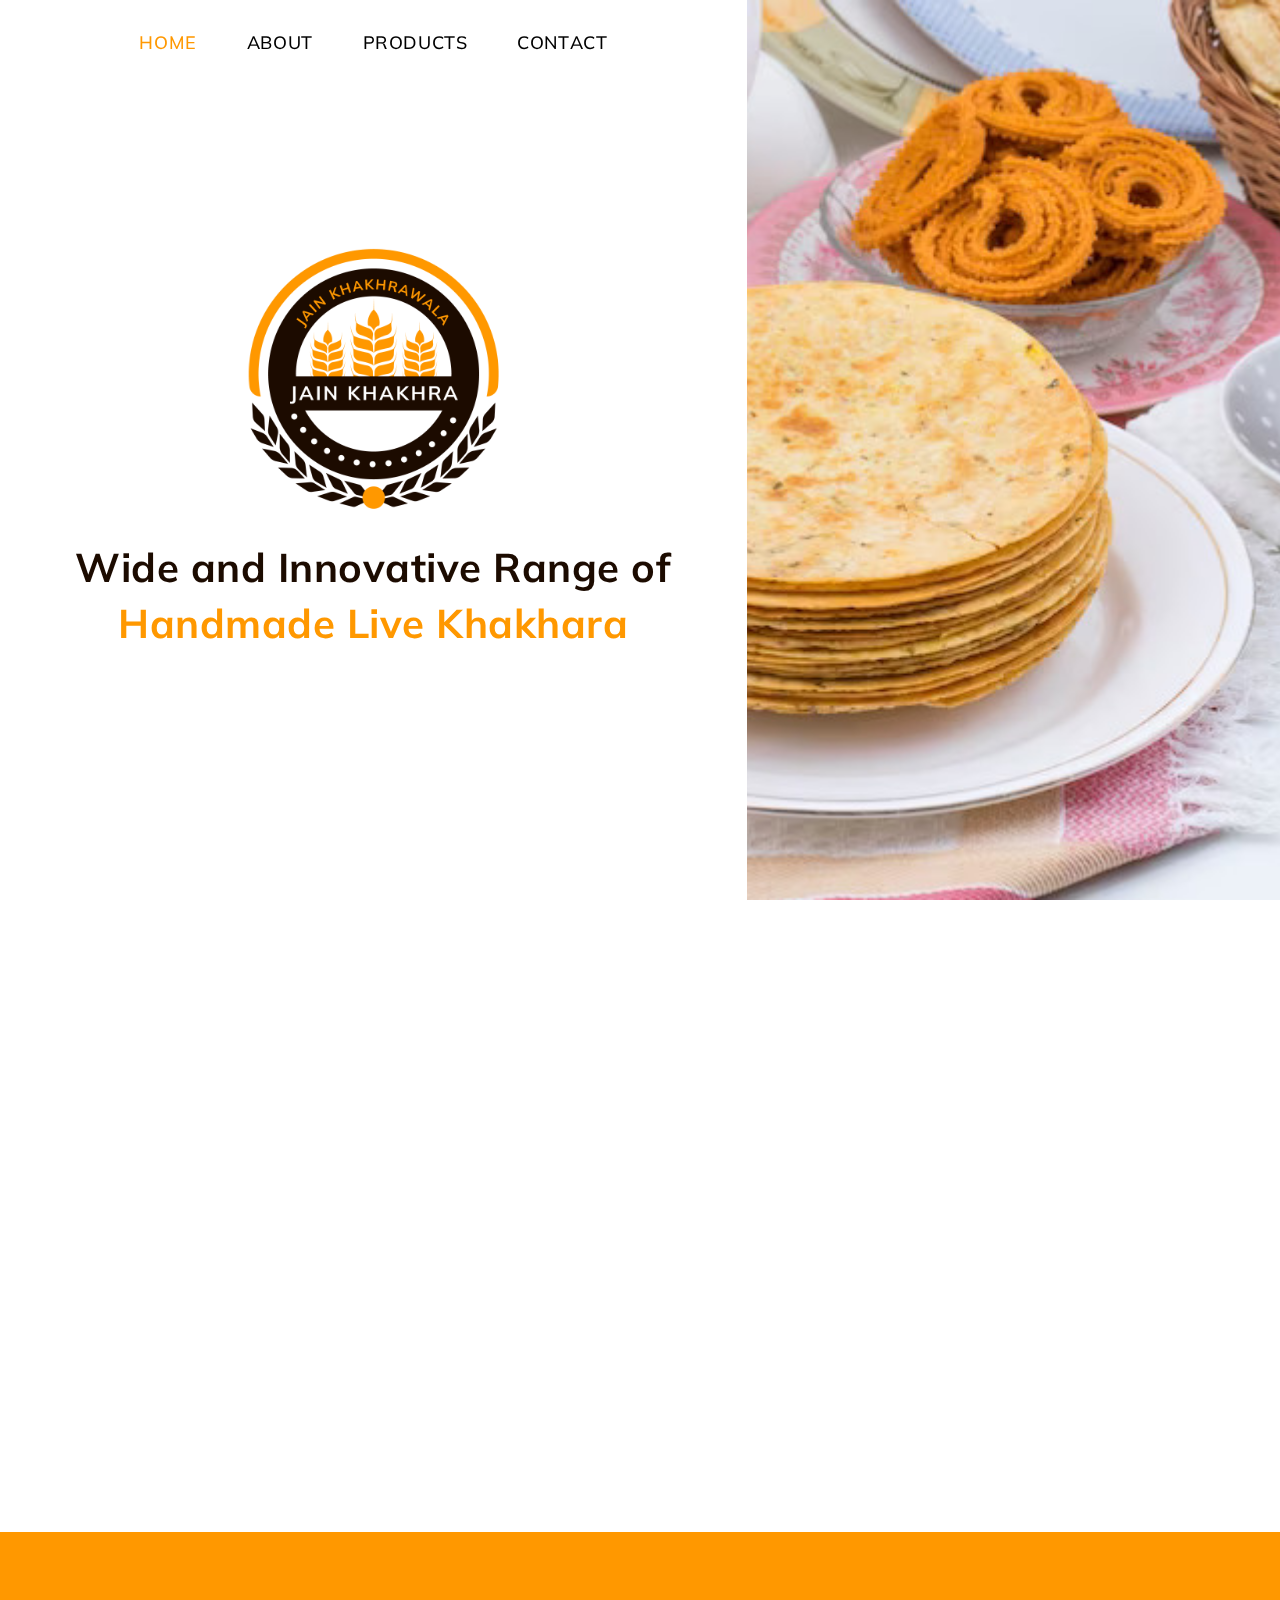
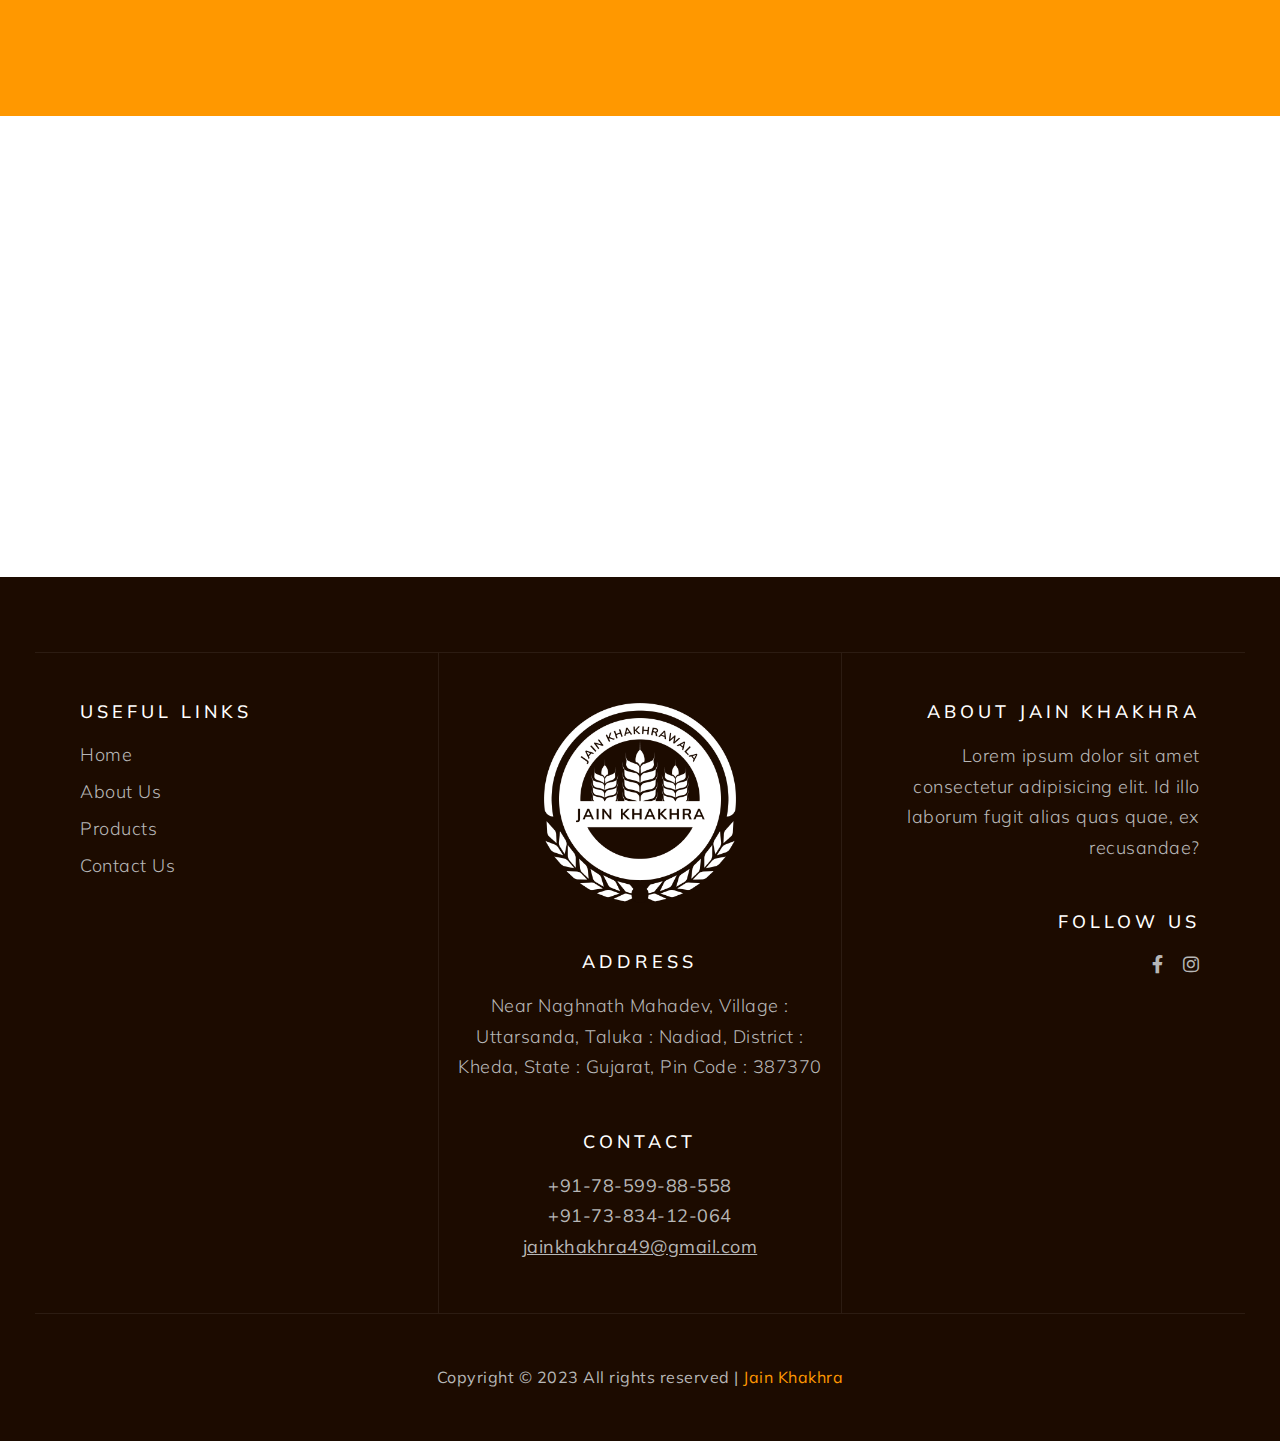
==== commit 91f24498: "Add files via upload" ====
--- a/index.html
+++ b/index.html
@@ -52,13 +52,21 @@
         </a>
       </li>
       <li>
-        <a href="gallery.html">
+        <a href="products.html">
+          <span class="menu-desktop">
+            <span class="first-word" data-hover="Prod">Prod</span>
+            <span class="second-word" data-hover="ucts">ucts</span>
+          </span>
+        </a>
+      </li>
+      <!-- <li>
+        <a href="products.html">
           <span class="menu-desktop">
             <span class="first-word" data-hover="Gall">Gall</span>
             <span class="second-word" data-hover="ery">ery</span>
           </span>
         </a>
-      </li>
+      </li> -->
       <li>
         <a href="contact.html">
           <span class="menu-desktop">
@@ -92,13 +100,21 @@
             </a>
           </li>
           <li>
-            <a href="gallery.html">
+            <a href="products.html">
+              <span class="menu-desktop">
+                <span class="first-word" data-hover="Prod">Prod</span>
+                <span class="second-word" data-hover="ucts">ucts</span>
+              </span>
+            </a>
+          </li>
+          <!-- <li>
+            <a href="products.html">
               <span class="menu-desktop">
                 <span class="first-word" data-hover="Gall">Gall</span>
                 <span class="second-word" data-hover="ery">ery</span>
               </span>
             </a>
-          </li>
+          </li> -->
           <li>
             <a href="contact.html">
               <span class="menu-desktop">
@@ -138,7 +154,7 @@
   <!-- About Us Section Starts -->
   <div class="container-fluid bg-about-us">
     <div class="row">
-      <div class="col-12" data-aos="fade-in">
+      <div class="col-12" data-aos="fade-in" data-aos-duration="1000">
         <section class="section-heading text-center">
           <h2>About <span>Us</span></h2>
         </section>
@@ -150,11 +166,11 @@
           <img src="images/about-1.jpg" class="img-fluid" alt="">
         </div>
       </div>
-      <div class="col-12 col-sm-12 col-md-12 col-lg-6 col-xl-6 col-xxl-6" data-aos="fade-in" data-aos-duration="1000">
+      <div class="col-12 col-sm-12 col-md-12 col-lg-6 col-xl-6 col-xxl-6">
         <div class="about-info">
-          <p>After 4 years of business travel, we have honed a distinctive style for creating both healthy and luxurious encounters. We specialise as the Taste creators of Festivity and Celebration, offering a broad variety of Khakhra and savouries produced from carefully sourced ingredients and with an eye for fine craftsmanship.</p>
-          <p>Providing clients with high-quality, sanitary snacks was the goal of Jain Khakhra when it first started out. Manufacturers of Khakhra, Mathiya, Chorafali, and Namkeens include Jain Khakhra under the trade name Jain Khakhra. Jain Khakhra has raised the bar for the industry with its cutting-edge manufacturing facilities and traditional recipes.</p>
-          <div class="read-more">
+          <p data-aos="fade-in" data-aos-duration="1000">After 4 years of business travel, we have honed a distinctive style for creating both healthy and luxurious encounters. We specialise as the Taste creators of Festivity and Celebration, offering a broad variety of Khakhra and savouries produced from carefully sourced ingredients and with an eye for fine craftsmanship.</p>
+          <p data-aos="fade-in" data-aos-duration="1000">Providing clients with high-quality, sanitary snacks was the goal of Jain Khakhra when it first started out. Manufacturers of Khakhra, Mathiya, Chorafali, and Namkeens include Jain Khakhra under the trade name Jain Khakhra. Jain Khakhra has raised the bar for the industry with its cutting-edge manufacturing facilities and traditional recipes.</p>
+          <div class="read-more" data-aos="fade-in" data-aos-duration="1000">
             <a href="about.html">Read More</a>
           </div>
         </div>
@@ -192,8 +208,53 @@
     </div>
   </div>
   <!-- Counter Section Ends -->
+  <!-- Products Section Starts -->
+  <div class="container-fluid bg-products">
+    <div class="row">
+      <div class="col-12" data-aos="fade-in" data-aos-duration="1000">
+        <section class="section-heading text-center">
+          <h2>Our <span>Products</span></h2>
+        </section>
+      </div>
+    </div>
+    <div class="row">
+      <div class="col-12 col-sm-6 col-md-4 col-lg-4 col-xl-4 col-xxl-4" data-aos="fade-in" data-aos-duration="1000">
+        <div class="box-products">
+          <h4>Regular Masti Khakhra</h4>
+        </div>
+      </div>
+      <div class="col-12 col-sm-6 col-md-4 col-lg-4 col-xl-4 col-xxl-4" data-aos="fade-in" data-aos-duration="1000">
+        <div class="box-products">
+          <h4>Flavour Masti Khakhra</h4>
+        </div>
+      </div>
+      <div class="col-12 col-sm-6 col-md-4 col-lg-4 col-xl-4 col-xxl-4" data-aos="fade-in" data-aos-duration="1000">
+        <div class="box-products">
+          <h4>Diet Special Khakhra</h4>
+        </div>
+      </div>
+      <div class="col-12 col-sm-6 offset-sm-3 col-md-4 offset-md-2 col-lg-4 offset-lg-2 col-xl-4 offset-xl-2 col-xxl-4 offset-xxl-2" data-aos="fade-in" data-aos-duration="1000">
+        <div class="box-products">
+          <h4>Diebetes Special Khakhra</h4>
+        </div>
+      </div>
+      <div class="col-12 col-sm-6 col-md-4 col-lg-4 col-xl-4 col-xxl-4" data-aos="fade-in" data-aos-duration="1000">
+        <div class="box-products">
+          <h4>Kathod Special Khakhra</h4>
+        </div>
+      </div>
+    </div>
+    <div class="row">
+      <div class="col-12" data-aos="fade-in" data-aos-duration="1000">
+        <div class="read-more view-more-gallery text-center">
+          <a href="products.html">View More</a>
+        </div>
+      </div>
+    </div>
+  </div>
+  <!-- Products Section Ends -->
   <!-- Gallery Section Starts -->
-  <div class="container-fluid bg-gallery">
+  <!-- <div class="container-fluid bg-gallery">
     <div class="row">
       <div class="col-12" data-aos="fade-in" data-aos-duration="1000">
         <section class="section-heading text-center">
@@ -284,11 +345,11 @@
     <div class="row">
       <div class="col-12">
         <div class="read-more view-more-gallery text-center">
-          <a href="gallery.html">View More</a>
-        </div>
-      </div>
-    </div>
-  </div>
+          <a href="products.html">View More</a>
+        </div>
+      </div>
+    </div>
+  </div> -->
   <!-- Gallery Section Ends -->
   <!-- Footer Section Starts -->
   <div class="container-fluid bg-footer">
@@ -306,7 +367,8 @@
             <ul class="quick-links-listing">
               <li><a href="index.html">Home</a></li>
               <li><a href="about.html">About Us</a></li>
-              <li><a href="gallery.html">Gallery</a></li>
+              <li><a href="products.html">Products</a></li>
+              <!-- <li><a href="gallery.html">Gallery</a></li> -->
               <li><a href="contact.html">Contact Us</a></li>
             </ul>
           </div>
--- a/css/style.css
+++ b/css/style.css
@@ -115,6 +115,14 @@
 .box-counter > h2 { color: var(--white); font: 3.6rem/1.4 "Mulish-SemiBold"; }
 
   /*------- Counter Section Ends -------*/
+
+  /*------- Products Section Starts -------*/
+
+.box-products { margin-bottom: 30px; }
+.box-products > h4 { -webkit-border-radius: 14px; -moz-border-radius: 14px; -ms-border-radius: 14px; -o-border-radius: 14px; border-radius: 14px; box-shadow: rgba(9, 30, 66, 0.25) 0px 4px 8px -2px, rgba(9, 30, 66, 0.08) 0px 0px 0px 1px; color: var(--primary-color); font: 2.4rem/1.4 "Mulish-Bold"; padding: 20px; text-align: center; -webkit-transition: 0.5s ease; -moz-transition: 0.5s ease; -ms-transition: 0.5s ease; -o-transition: 0.5s ease; transition: 0.5s ease; }
+.box-products > h4:hover { -webkit-transform: scale(1.05); -moz-transform: scale(1.05); -ms-transform: scale(1.05); -o-transform: scale(1.05); transform: scale(1.05); }
+
+  /*------- Products Section Ends -------*/
 
   /*------- Gallery Section Starts -------*/
 
@@ -229,6 +237,21 @@
 
 /*------- About Us Page Ends -------*/
 
+/*------- Products Page Ends -------*/
+
+  /*------- Products Section Starts -------*/
+
+.bg-products-pp { padding-bottom: 0; }
+.products-listing-pp { margin-bottom: 50px; }
+.products-listing-pp > li { color: var(--primary-color); display: block; font: 1.8rem/1.4 "Mulish-SemiBold"; margin-bottom: 10px; padding-left: 20px; position: relative; z-index: 1; }
+.products-listing-pp > li:last-child { margin-bottom: 0; }
+.products-listing-pp > li::before { border: 1px solid var(--primary-color); -webkit-border-radius: 50%; -moz-border-radius: 50%; -ms-border-radius: 50%; -o-border-radius: 50%; border-radius: 50%; content: ""; display: block; height: 10px; left: 0; position: absolute; top: 7px; -webkit-transition: 0.5s ease; -moz-transition: 0.5s ease; -ms-transition: 0.5s ease; -o-transition: 0.5s ease; transition: 0.5s ease; width: 10px; z-index: 1; }
+.products-listing-pp > li:hover::before { background-color: var(--primary-color); }
+
+  /*------- Products Section Ends -------*/
+
+/*------- Products Page Ends -------*/
+
 /*------- Gallery Page Ends -------*/
 
   /*------- Gallery Section Starts -------*/
--- a/css/media.css
+++ b/css/media.css
@@ -126,6 +126,20 @@
 
 /*------- About Us Page Ends -------*/
 
+/*------- Products Page Ends -------*/
+
+  /*------- Products Section Starts -------*/
+
+.bg-products-pp { padding-bottom: 0; }
+.box-products { margin-bottom: 20px; }
+.box-products > h4 { font-size: 2rem; padding: 20px 15px; }
+.products-listing-pp { margin-bottom: 20px; }
+.products-listing-pp > li { font-size: 1.6rem; }
+
+  /*------- Products Section Ends -------*/
+
+/*------- Products Page Ends -------*/
+
 /*------- Gallery Page Starts -------*/
 
   /*------- Gallery Section Starts -------*/
@@ -281,6 +295,20 @@
 
 /*------- About Us Page Ends -------*/
 
+/*------- Products Page Ends -------*/
+
+  /*------- Products Section Starts -------*/
+
+.bg-products-pp { padding-bottom: 0; }
+.box-products { margin-bottom: 20px; }
+.box-products > h4 { font-size: 2rem; padding: 20px 15px; }
+.products-listing-pp { margin-bottom: 20px; }
+.products-listing-pp > li { font-size: 1.6rem; }
+
+  /*------- Products Section Ends -------*/
+
+/*------- Products Page Ends -------*/
+
 /*------- Gallery Page Ends -------*/
 
   /*------- Gallery Section Starts -------*/
@@ -422,6 +450,19 @@
 
 /*------- About Us Page Ends -------*/
 
+/*------- Products Page Ends -------*/
+
+  /*------- Products Section Starts -------*/
+
+.bg-products-pp { padding-bottom: 0; }
+.box-products { margin-bottom: 20px; }
+.box-products > h4 { font-size: 2rem; }
+.products-listing-pp { margin-bottom: 30px; }
+
+  /*------- Products Section Ends -------*/
+
+/*------- Products Page Ends -------*/
+
 /*------- Gallery Page Ends -------*/
 
   /*------- Gallery Section Starts -------*/
@@ -515,6 +556,19 @@
 
 /*------- About Us Page Ends -------*/
 
+/*------- Products Page Ends -------*/
+
+  /*------- Products Section Starts -------*/
+
+.bg-products-pp { padding-bottom: 0; }
+.box-products { margin-bottom: 20px; }
+.box-products > h4 { font-size: 2rem; padding: 20px 15px; }
+.products-listing-pp { margin-bottom: 30px; }
+
+  /*------- Products Section Ends -------*/
+
+/*------- Products Page Ends -------*/
+
 /*------- Gallery Page Ends -------*/
 
   /*------- Gallery Section Starts -------*/
